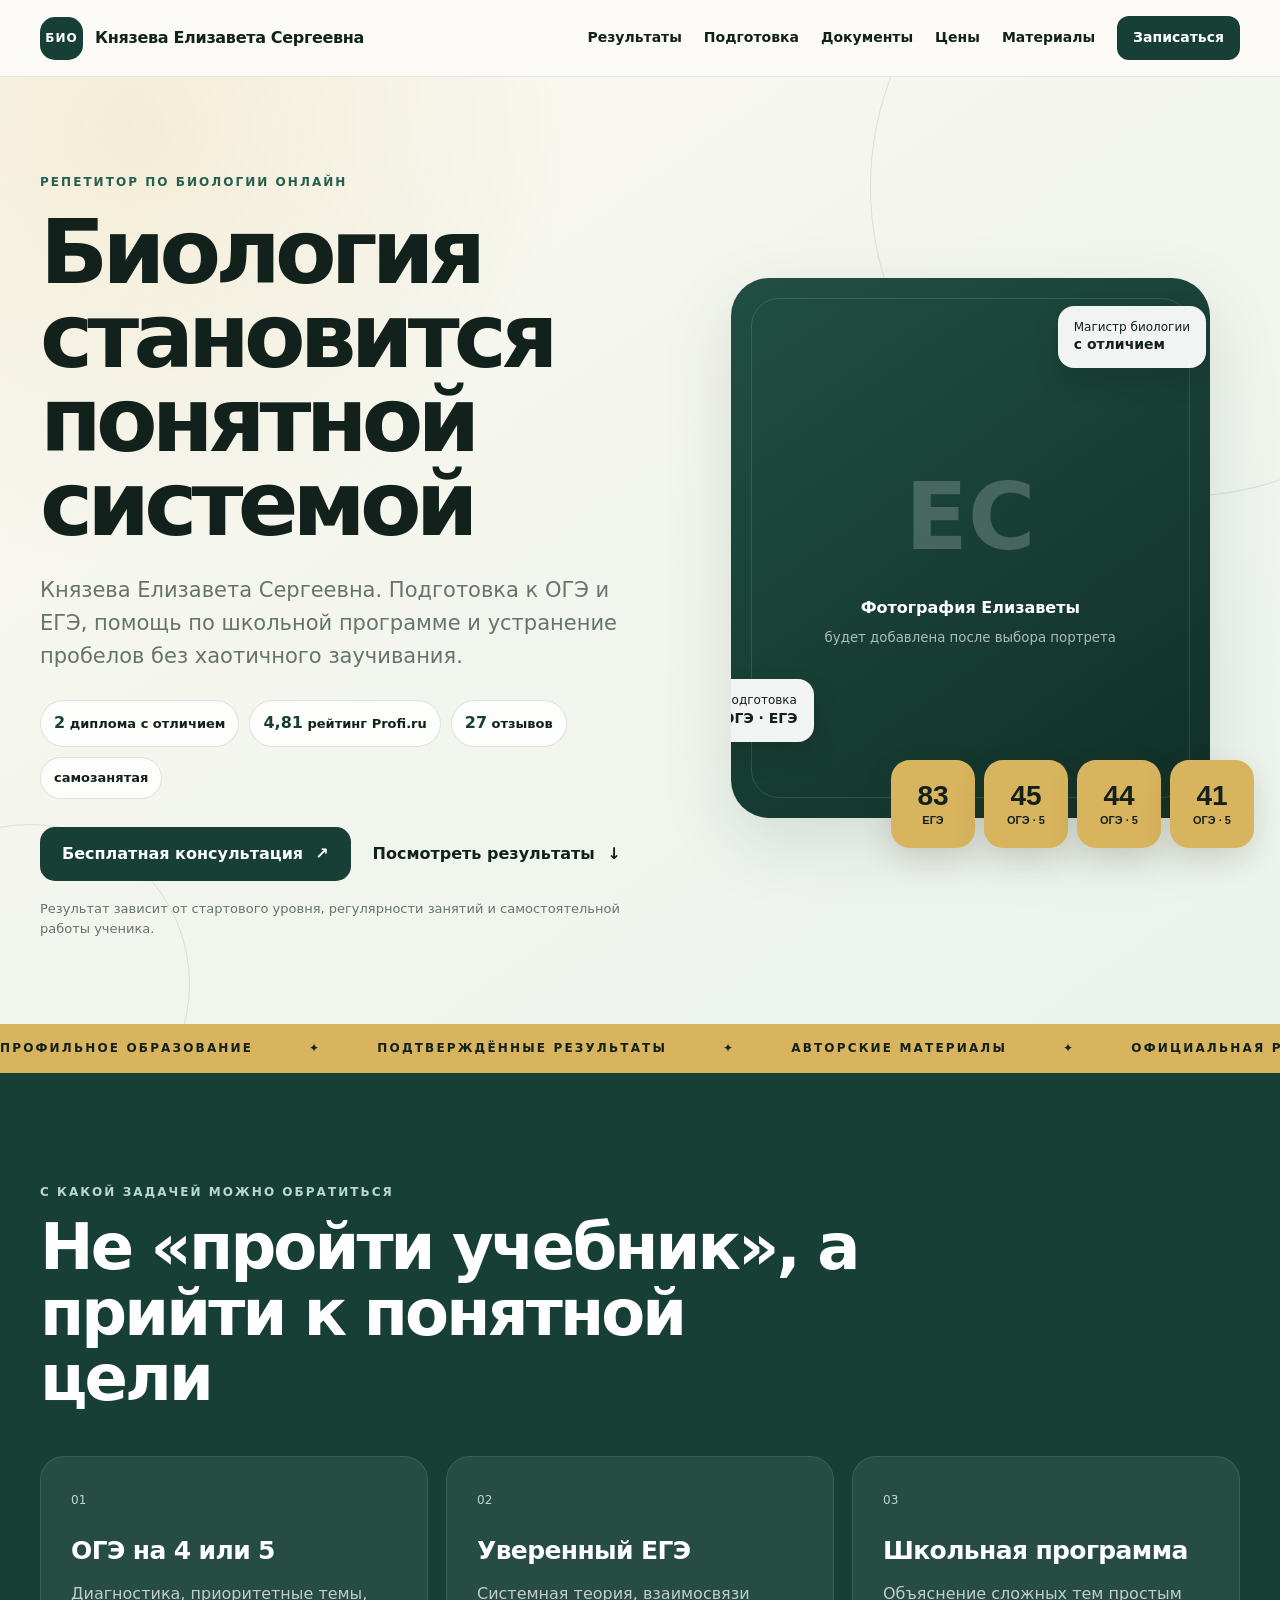
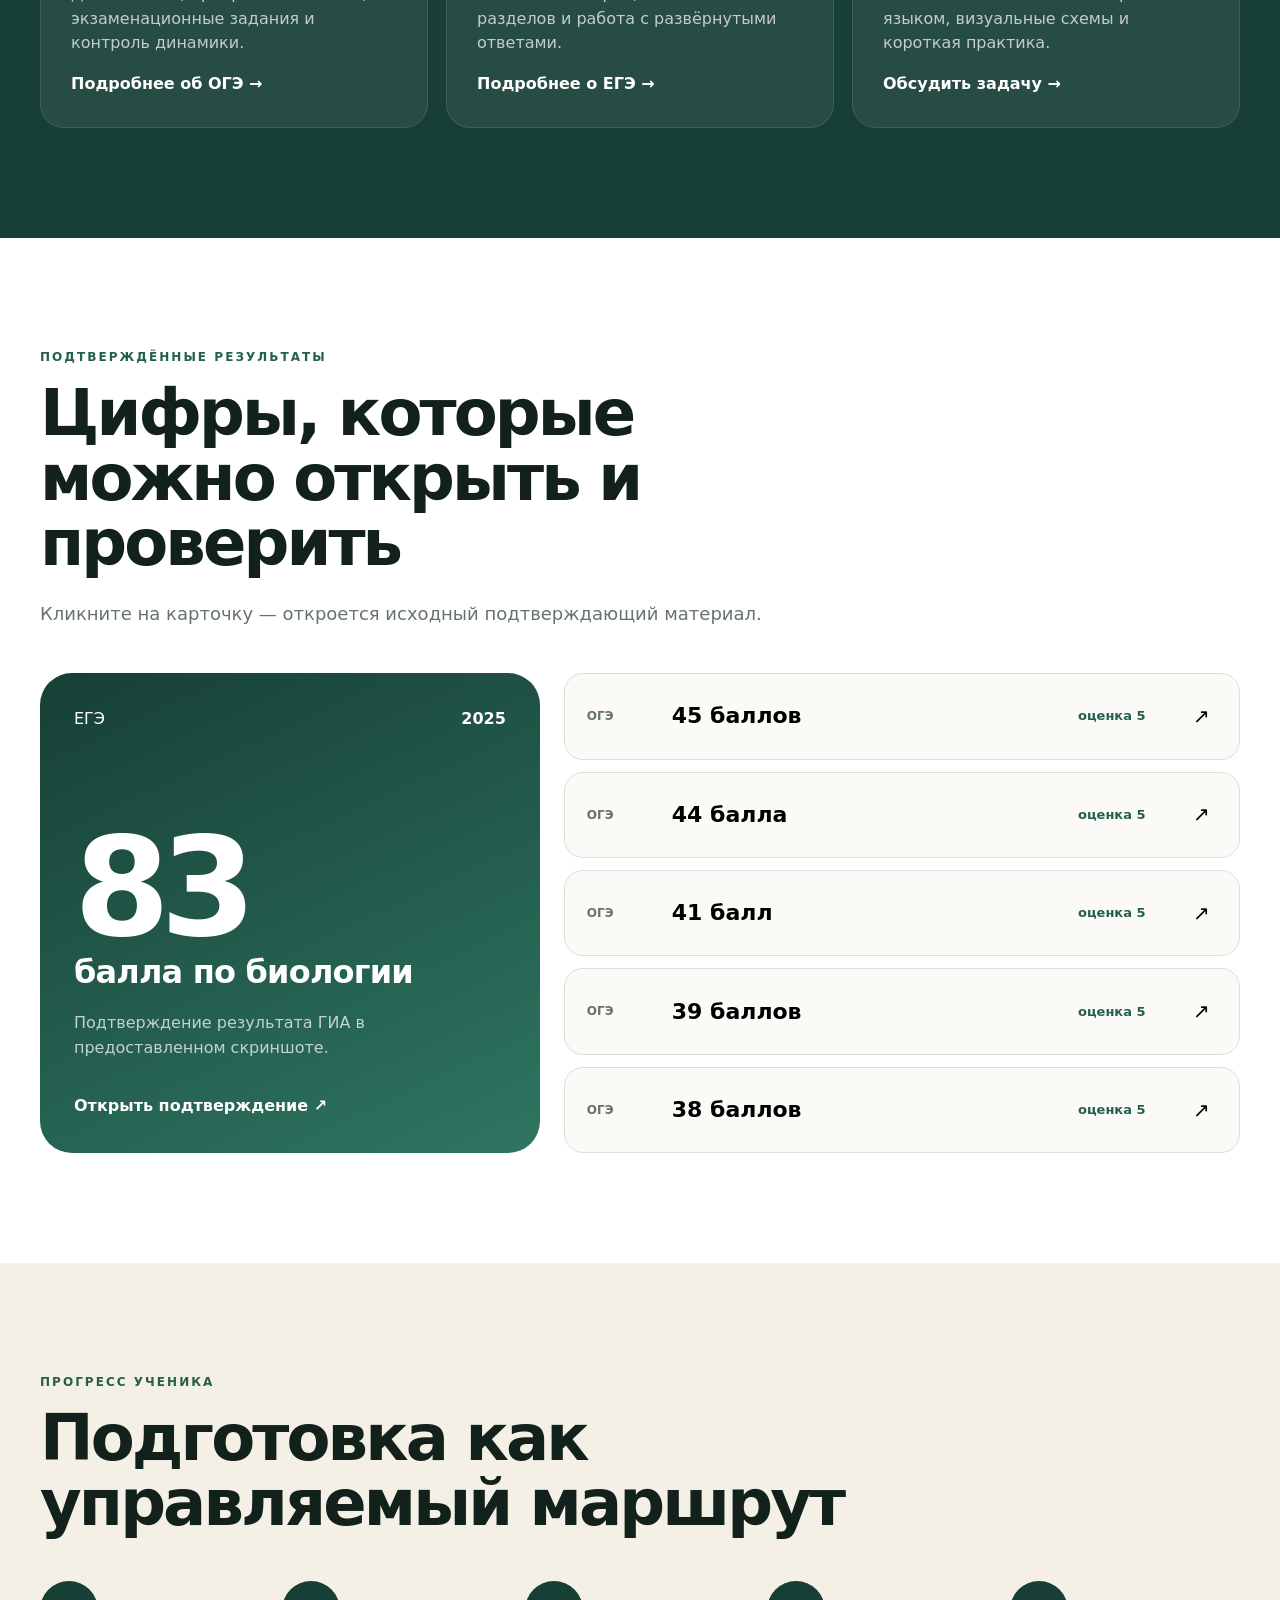
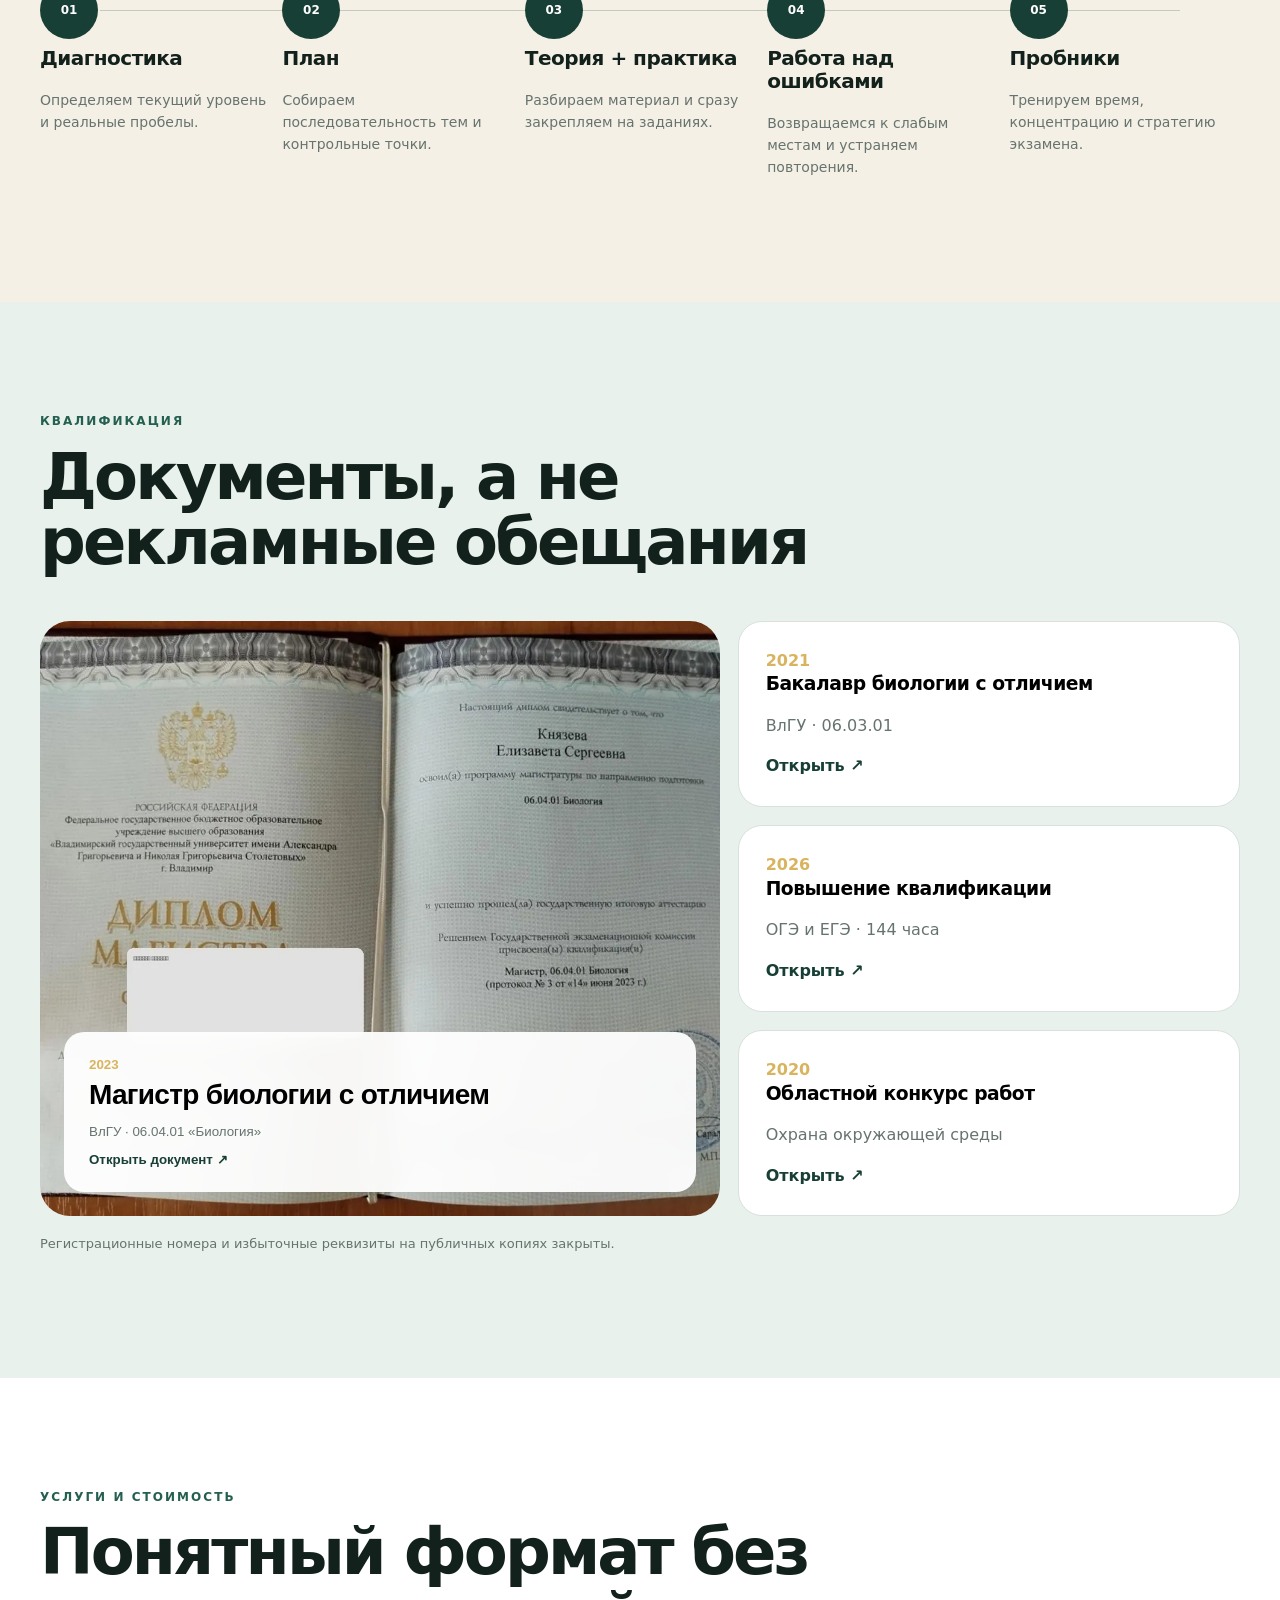
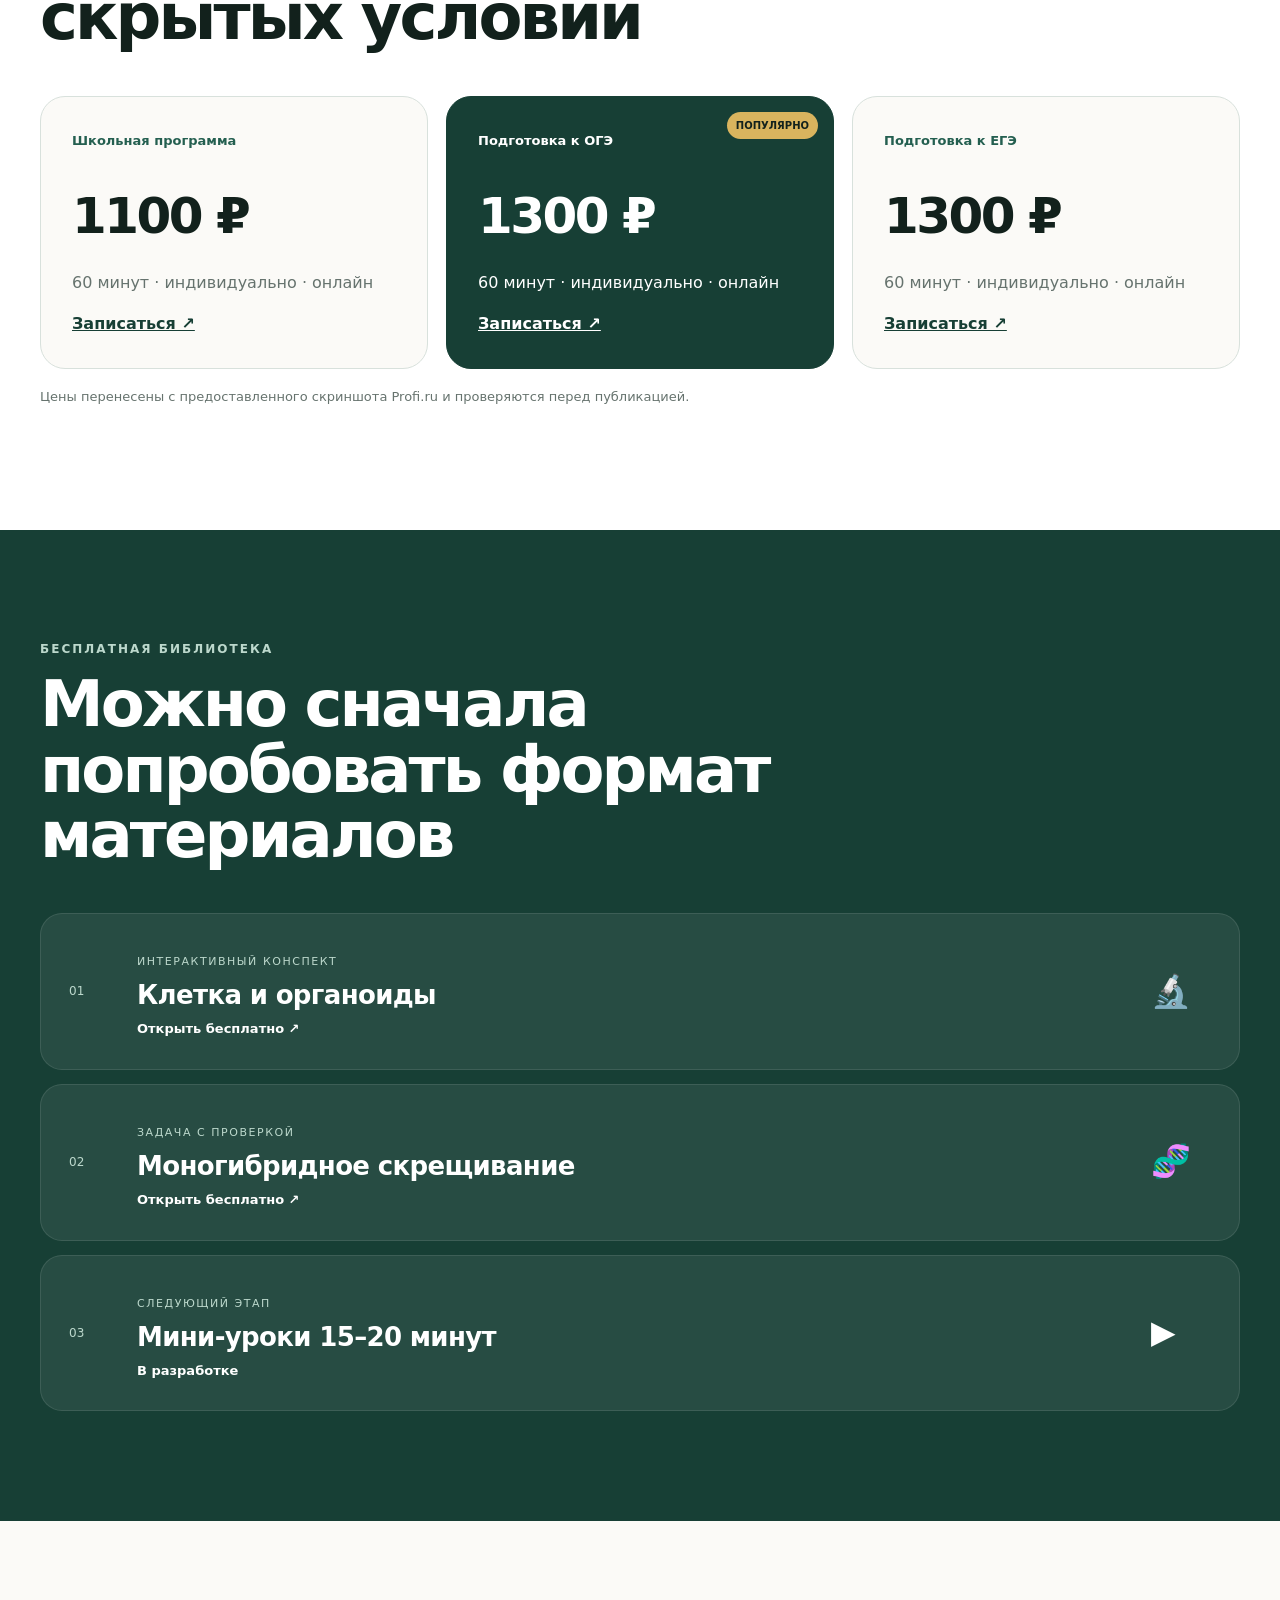
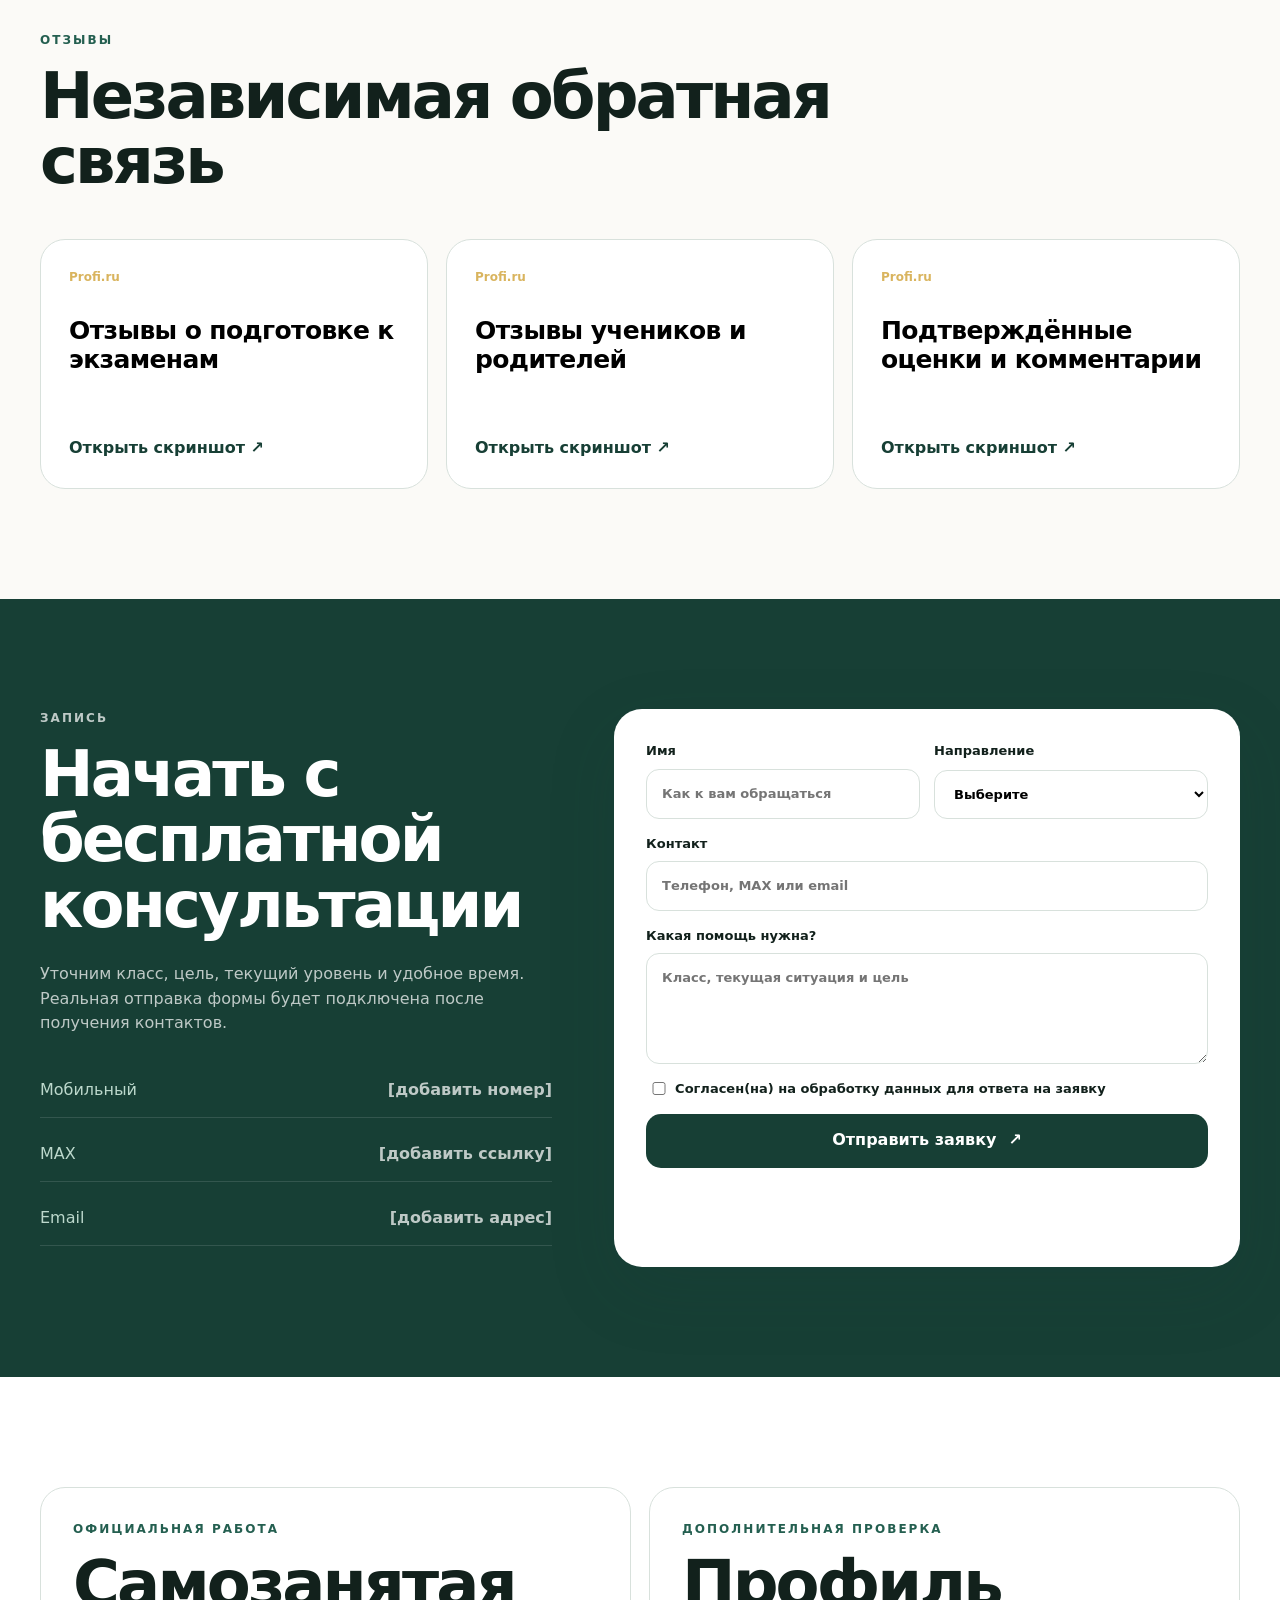
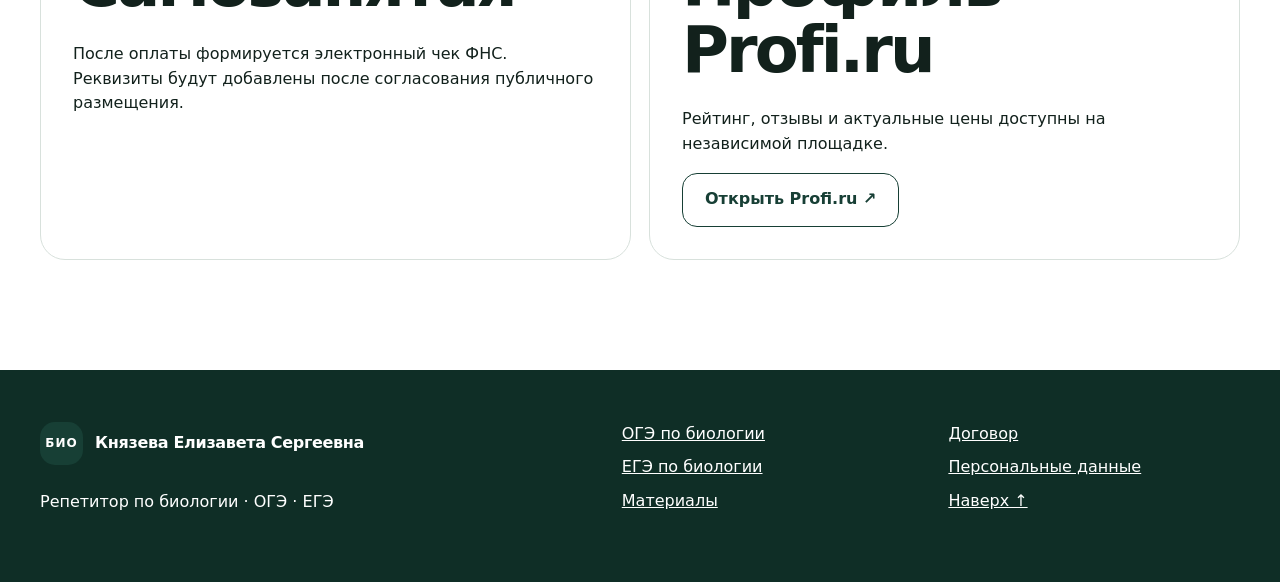
==== index.html @ 6acff488 "Add files via upload" ====
<!doctype html>
<html lang="ru">
<head>
  <meta charset="utf-8">
  <meta name="viewport" content="width=device-width,initial-scale=1">
  <title>Князева Елизавета Сергеевна — репетитор по биологии | ОГЭ и ЕГЭ</title>
  <meta name="description" content="Подготовка к ОГЭ и ЕГЭ по биологии, помощь по школьной программе, подтверждённые результаты, профильное образование и бесплатные интерактивные материалы.">
  <meta name="theme-color" content="#173f35">
  <meta property="og:type" content="website">
  <meta property="og:locale" content="ru_RU">
  <meta property="og:title" content="Князева Елизавета Сергеевна — репетитор по биологии">
  <meta property="og:description" content="ОГЭ, ЕГЭ и школьная биология: системная подготовка и подтверждённые результаты.">
  <meta property="og:image" content="assets/og-cover.webp">
  <meta property="og:url" content="https://example.ru/">
  <link rel="canonical" href="https://example.ru/">
  <link rel="icon" href="assets/favicon.svg" type="image/svg+xml">
  <link rel="manifest" href="site.webmanifest">
  <link rel="stylesheet" href="styles.css">
  <script type="application/ld+json">
  {
    "@context":"https://schema.org",
    "@type":"Person",
    "name":"Князева Елизавета Сергеевна",
    "jobTitle":"Репетитор по биологии",
    "knowsAbout":["Биология","ОГЭ по биологии","ЕГЭ по биологии"],
    "url":"https://example.ru/",
    "sameAs":["https://profi.ru/profile/KnyazevaES10/#prices"]
  }
  </script>
  <script defer src="script.js"></script>
</head>
<body>
<header class="header">
  <div class="container nav">
    <a class="brand" href="#top"><span class="brand-mark">БИО</span><span>Князева Елизавета Сергеевна</span></a>
    <button class="menu-button" aria-expanded="false" aria-controls="menu"><span></span><span></span><span></span><b>Меню</b></button>
    <nav id="menu">
      <a href="#results">Результаты</a>
      <a href="#progress">Подготовка</a>
      <a href="#credentials">Документы</a>
      <a href="#services">Цены</a>
      <a href="#materials">Материалы</a>
      <a class="nav-cta" href="#request">Записаться</a>
    </nav>
  </div>
</header>

<main id="top">
  <section class="hero">
    <div class="hero-orbit hero-orbit-one"></div>
    <div class="hero-orbit hero-orbit-two"></div>
    <div class="container hero-grid">
      <div class="hero-copy reveal">
        <p class="eyebrow">Репетитор по биологии онлайн</p>
        <h1>Биология становится понятной системой</h1>
        <p class="hero-lead">Князева Елизавета Сергеевна. Подготовка к ОГЭ и ЕГЭ, помощь по школьной программе и устранение пробелов без хаотичного заучивания.</p>

        <div class="trust-tags">
          <span><b>2</b> диплома с отличием</span>
          <span><b>4,81</b> рейтинг Profi.ru</span>
          <span><b>27</b> отзывов</span>
          <span>самозанятая</span>
        </div>

        <div class="actions">
          <a class="button magnetic" href="#request">Бесплатная консультация <i>↗</i></a>
          <a class="text-button" href="#results">Посмотреть результаты <i>↓</i></a>
        </div>
        <p class="disclaimer">Результат зависит от стартового уровня, регулярности занятий и самостоятельной работы ученика.</p>
      </div>

      <div class="hero-stage reveal">
        <div class="portrait-card">
          <div class="portrait-placeholder">
            <span>ЕС</span>
            <strong>Фотография Елизаветы</strong>
            <small>будет добавлена после выбора портрета</small>
          </div>
          <div class="portrait-badge portrait-badge-top">Магистр биологии<br><b>с отличием</b></div>
          <div class="portrait-badge portrait-badge-bottom">Подготовка<br><b>ОГЭ · ЕГЭ</b></div>
        </div>
        <div class="score-rail" aria-label="Подтверждённые результаты">
          <button data-modal-image="assets/result-ege-83.webp"><strong>83</strong><span>ЕГЭ</span></button>
          <button data-modal-image="assets/result-oge-45.webp"><strong>45</strong><span>ОГЭ · 5</span></button>
          <button data-modal-image="assets/result-oge-44.webp"><strong>44</strong><span>ОГЭ · 5</span></button>
          <button data-modal-image="assets/result-oge-41.webp"><strong>41</strong><span>ОГЭ · 5</span></button>
        </div>
      </div>
    </div>
  </section>

  <section class="ticker" aria-label="Основные преимущества">
    <div><span>ПРОФИЛЬНОЕ ОБРАЗОВАНИЕ</span><span>ПОДТВЕРЖДЁННЫЕ РЕЗУЛЬТАТЫ</span><span>АВТОРСКИЕ МАТЕРИАЛЫ</span><span>ОФИЦИАЛЬНАЯ РАБОТА</span></div>
  </section>

  <section class="pain section">
    <div class="container">
      <div class="section-head reveal">
        <p class="eyebrow light">С какой задачей можно обратиться</p>
        <h2>Не «пройти учебник», а прийти к понятной цели</h2>
      </div>
      <div class="pain-grid">
        <article class="reveal"><span>01</span><h3>ОГЭ на 4 или 5</h3><p>Диагностика, приоритетные темы, экзаменационные задания и контроль динамики.</p><a href="oge.html">Подробнее об ОГЭ →</a></article>
        <article class="reveal"><span>02</span><h3>Уверенный ЕГЭ</h3><p>Системная теория, взаимосвязи разделов и работа с развёрнутыми ответами.</p><a href="ege.html">Подробнее о ЕГЭ →</a></article>
        <article class="reveal"><span>03</span><h3>Школьная программа</h3><p>Объяснение сложных тем простым языком, визуальные схемы и короткая практика.</p><a href="#request">Обсудить задачу →</a></article>
      </div>
    </div>
  </section>

  <section id="results" class="section results">
    <div class="container">
      <div class="section-head reveal">
        <p class="eyebrow">Подтверждённые результаты</p>
        <h2>Цифры, которые можно открыть и проверить</h2>
        <p>Кликните на карточку — откроется исходный подтверждающий материал.</p>
      </div>

      <div class="results-layout">
        <article class="result-feature reveal">
          <div class="result-feature-top"><span>ЕГЭ</span><b>2025</b></div>
          <strong>83</strong>
          <h3>балла по биологии</h3>
          <p>Подтверждение результата ГИА в предоставленном скриншоте.</p>
          <button data-modal-image="assets/result-ege-83.webp">Открыть подтверждение ↗</button>
        </article>

        <div class="result-stack">
          <button class="result-row reveal" data-modal-image="assets/result-oge-45.webp"><span>ОГЭ</span><strong>45 баллов</strong><b>оценка 5</b><i>↗</i></button>
          <button class="result-row reveal" data-modal-image="assets/result-oge-44.webp"><span>ОГЭ</span><strong>44 балла</strong><b>оценка 5</b><i>↗</i></button>
          <button class="result-row reveal" data-modal-image="assets/result-oge-41.webp"><span>ОГЭ</span><strong>41 балл</strong><b>оценка 5</b><i>↗</i></button>
          <button class="result-row reveal" data-modal-image="assets/result-oge-39.webp"><span>ОГЭ</span><strong>39 баллов</strong><b>оценка 5</b><i>↗</i></button>
          <button class="result-row reveal" data-modal-image="assets/result-oge-38.webp"><span>ОГЭ</span><strong>38 баллов</strong><b>оценка 5</b><i>↗</i></button>
        </div>
      </div>
    </div>
  </section>

  <section id="progress" class="section progress">
    <div class="container">
      <div class="section-head reveal">
        <p class="eyebrow">Прогресс ученика</p>
        <h2>Подготовка как управляемый маршрут</h2>
      </div>
      <div class="progress-line">
        <article class="reveal"><span>01</span><h3>Диагностика</h3><p>Определяем текущий уровень и реальные пробелы.</p></article>
        <article class="reveal"><span>02</span><h3>План</h3><p>Собираем последовательность тем и контрольные точки.</p></article>
        <article class="reveal"><span>03</span><h3>Теория + практика</h3><p>Разбираем материал и сразу закрепляем на заданиях.</p></article>
        <article class="reveal"><span>04</span><h3>Работа над ошибками</h3><p>Возвращаемся к слабым местам и устраняем повторения.</p></article>
        <article class="reveal"><span>05</span><h3>Пробники</h3><p>Тренируем время, концентрацию и стратегию экзамена.</p></article>
      </div>
    </div>
  </section>

  <section id="credentials" class="section credentials">
    <div class="container">
      <div class="section-head reveal">
        <p class="eyebrow">Квалификация</p>
        <h2>Документы, а не рекламные обещания</h2>
      </div>
      <div class="credential-showcase">
        <button class="credential-main reveal" data-modal-image="assets/diploma-master.webp">
          <picture><source srcset="assets/diploma-master.webp" type="image/webp"><img loading="lazy" src="assets/diploma-master.jpg" alt="Диплом магистра биологии с отличием"></picture>
          <div><span>2023</span><h3>Магистр биологии с отличием</h3><p>ВлГУ · 06.04.01 «Биология»</p><b>Открыть документ ↗</b></div>
        </button>
        <div class="credential-side">
          <button class="credential-small reveal" data-modal-image="assets/diploma-bachelor.webp"><span>2021</span><h3>Бакалавр биологии с отличием</h3><p>ВлГУ · 06.03.01</p><b>Открыть ↗</b></button>
          <button class="credential-small reveal" data-modal-image="assets/certificate-exams.webp"><span>2026</span><h3>Повышение квалификации</h3><p>ОГЭ и ЕГЭ · 144 часа</p><b>Открыть ↗</b></button>
          <button class="credential-small reveal" data-modal-image="assets/award-environment.webp"><span>2020</span><h3>Областной конкурс работ</h3><p>Охрана окружающей среды</p><b>Открыть ↗</b></button>
        </div>
      </div>
      <p class="privacy-note">Регистрационные номера и избыточные реквизиты на публичных копиях закрыты.</p>
    </div>
  </section>

  <section id="services" class="section services">
    <div class="container">
      <div class="section-head reveal">
        <p class="eyebrow">Услуги и стоимость</p>
        <h2>Понятный формат без скрытых условий</h2>
      </div>
      <div class="price-grid">
        <article class="price-card reveal"><span>Школьная программа</span><strong>1100 ₽</strong><p>60 минут · индивидуально · онлайн</p><a href="#request">Записаться ↗</a></article>
        <article class="price-card featured reveal"><div class="popular">ПОПУЛЯРНО</div><span>Подготовка к ОГЭ</span><strong>1300 ₽</strong><p>60 минут · индивидуально · онлайн</p><a href="#request">Записаться ↗</a></article>
        <article class="price-card reveal"><span>Подготовка к ЕГЭ</span><strong>1300 ₽</strong><p>60 минут · индивидуально · онлайн</p><a href="#request">Записаться ↗</a></article>
      </div>
      <p class="small-note">Цены перенесены с предоставленного скриншота Profi.ru и проверяются перед публикацией.</p>
    </div>
  </section>

  <section id="materials" class="section materials">
    <div class="container">
      <div class="section-head reveal">
        <p class="eyebrow">Бесплатная библиотека</p>
        <h2>Можно сначала попробовать формат материалов</h2>
      </div>
      <div class="materials-grid">
        <a class="material-card reveal" href="materials/cell.html"><span>01</span><div><p>ИНТЕРАКТИВНЫЙ КОНСПЕКТ</p><h3>Клетка и органоиды</h3><b>Открыть бесплатно ↗</b></div><i>🔬</i></a>
        <a class="material-card reveal" href="materials/genetics.html"><span>02</span><div><p>ЗАДАЧА С ПРОВЕРКОЙ</p><h3>Моногибридное скрещивание</h3><b>Открыть бесплатно ↗</b></div><i>🧬</i></a>
        <article class="material-card disabled reveal"><span>03</span><div><p>СЛЕДУЮЩИЙ ЭТАП</p><h3>Мини-уроки 15–20 минут</h3><b>В разработке</b></div><i>▶</i></article>
      </div>
    </div>
  </section>

  <section class="section reviews">
    <div class="container">
      <div class="section-head reveal">
        <p class="eyebrow">Отзывы</p>
        <h2>Независимая обратная связь</h2>
      </div>
      <div class="review-wall">
        <button class="review-card reveal" data-modal-image="assets/review-profi-1.webp"><span>Profi.ru</span><h3>Отзывы о подготовке к экзаменам</h3><b>Открыть скриншот ↗</b></button>
        <button class="review-card reveal" data-modal-image="assets/review-profi-2.webp"><span>Profi.ru</span><h3>Отзывы учеников и родителей</h3><b>Открыть скриншот ↗</b></button>
        <button class="review-card reveal" data-modal-image="assets/review-profi-3.webp"><span>Profi.ru</span><h3>Подтверждённые оценки и комментарии</h3><b>Открыть скриншот ↗</b></button>
      </div>
    </div>
  </section>

  <section id="request" class="section request">
    <div class="container request-grid">
      <div class="request-copy reveal">
        <p class="eyebrow light">Запись</p>
        <h2>Начать с бесплатной консультации</h2>
        <p>Уточним класс, цель, текущий уровень и удобное время. Реальная отправка формы будет подключена после получения контактов.</p>
        <div class="contact-list">
          <p><span>Мобильный</span><strong>[добавить номер]</strong></p>
          <p><span>MAX</span><strong>[добавить ссылку]</strong></p>
          <p><span>Email</span><strong>[добавить адрес]</strong></p>
        </div>
      </div>
      <form id="lead-form" class="reveal">
        <div class="field-row">
          <label>Имя<input name="name" required minlength="2" placeholder="Как к вам обращаться"></label>
          <label>Направление<select name="direction" required><option value="">Выберите</option><option>ОГЭ</option><option>ЕГЭ</option><option>Школьная программа</option></select></label>
        </div>
        <label>Контакт<input name="contact" required minlength="5" placeholder="Телефон, MAX или email"></label>
        <label>Какая помощь нужна?<textarea name="message" rows="4" placeholder="Класс, текущая ситуация и цель"></textarea></label>
        <label class="check"><input type="checkbox" required><span>Согласен(на) на обработку данных для ответа на заявку</span></label>
        <button class="button" type="submit">Отправить заявку <i>↗</i></button>
        <p id="form-status" class="form-status" role="status"></p>
      </form>
    </div>
  </section>

  <section class="section official">
    <div class="container official-grid">
      <article class="reveal"><p class="eyebrow">Официальная работа</p><h2>Самозанятая</h2><p>После оплаты формируется электронный чек ФНС. Реквизиты будут добавлены после согласования публичного размещения.</p></article>
      <article class="reveal"><p class="eyebrow">Дополнительная проверка</p><h2>Профиль Profi.ru</h2><p>Рейтинг, отзывы и актуальные цены доступны на независимой площадке.</p><a class="button secondary" href="https://profi.ru/profile/KnyazevaES10/#prices" target="_blank" rel="noopener">Открыть Profi.ru ↗</a></article>
    </div>
  </section>
</main>

<footer>
  <div class="container footer-grid">
    <div><a class="brand footer-brand" href="#top"><span class="brand-mark">БИО</span><span>Князева Елизавета Сергеевна</span></a><p>Репетитор по биологии · ОГЭ · ЕГЭ</p></div>
    <div><a href="oge.html">ОГЭ по биологии</a><a href="ege.html">ЕГЭ по биологии</a><a href="#materials">Материалы</a></div>
    <div><a href="contract.html">Договор</a><a href="privacy.html">Персональные данные</a><a href="#top">Наверх ↑</a></div>
  </div>
</footer>

<div class="modal" id="image-modal" hidden>
  <button class="modal-close" aria-label="Закрыть">×</button>
  <img id="modal-image" alt="Подтверждающий материал">
</div>
</body>
</html>
---- styles.css ----
:root{--forest:#173f35;--forest-2:#245f50;--mint:#e8f1eb;--cream:#f5f0e5;--paper:#fbfaf7;--ink:#12211c;--muted:#66736e;--gold:#d9b45e;--line:#d8e1dc;--white:#fff;--radius:28px;--shadow:0 24px 70px rgba(23,63,53,.13);--ease:cubic-bezier(.22,1,.36,1)}
*{box-sizing:border-box}html{scroll-behavior:smooth}body{margin:0;background:var(--paper);color:var(--ink);font-family:Inter,Manrope,system-ui,-apple-system,"Segoe UI",sans-serif;line-height:1.55;overflow-x:hidden}.container{width:min(1200px,calc(100% - 36px));margin:auto}.header{position:sticky;top:0;z-index:50;background:rgba(251,250,247,.82);border-bottom:1px solid rgba(216,225,220,.72);backdrop-filter:blur(18px)}.nav{min-height:76px;display:flex;justify-content:space-between;align-items:center;gap:24px}.brand{display:flex;align-items:center;gap:12px;color:var(--ink);text-decoration:none;font-weight:850;letter-spacing:-.02em}.brand-mark{display:grid;place-items:center;width:43px;height:43px;border-radius:15px;background:var(--forest);color:#fff;font-size:12px;letter-spacing:.08em}.nav nav{display:flex;align-items:center;gap:22px}.nav nav a{color:var(--ink);text-decoration:none;font-size:14px;font-weight:700;position:relative}.nav nav a:not(.nav-cta)::after{content:"";position:absolute;left:0;right:100%;bottom:-7px;height:2px;background:var(--forest);transition:right .35s var(--ease)}.nav nav a:hover::after{right:0}.nav-cta{padding:11px 16px;border-radius:12px;background:var(--forest);color:#fff!important}.menu-button{display:none;background:none;border:0}.hero{position:relative;padding:96px 0 72px;min-height:760px;display:grid;align-items:center;background:radial-gradient(circle at 10% 5%,rgba(217,180,94,.16),transparent 30%),linear-gradient(145deg,#fbf8ef,#eaf3ed);overflow:hidden}.hero-orbit{position:absolute;border:1px solid rgba(23,63,53,.12);border-radius:50%;pointer-events:none}.hero-orbit-one{width:620px;height:620px;right:-210px;top:-200px}.hero-orbit-two{width:320px;height:320px;left:-130px;bottom:-120px}.hero-grid{display:grid;grid-template-columns:1.1fr .9fr;gap:68px;align-items:center}.eyebrow{margin:0;text-transform:uppercase;letter-spacing:.17em;font-size:12px;font-weight:900;color:var(--forest-2)}.light{color:#bcd8cc}h1,h2,h3{margin-top:0}h1{font-size:clamp(56px,7vw,94px);line-height:.94;letter-spacing:-.065em;margin:18px 0 28px;max-width:820px}h2{font-size:clamp(40px,5vw,64px);line-height:1.02;letter-spacing:-.045em;margin:14px 0 24px}h3{line-height:1.15;letter-spacing:-.025em}.hero-lead{font-size:21px;color:var(--muted);max-width:750px}.trust-tags{display:flex;flex-wrap:wrap;gap:10px;margin:28px 0}.trust-tags span{padding:10px 13px;border-radius:999px;background:rgba(255,255,255,.8);border:1px solid rgba(216,225,220,.9);font-size:13px;font-weight:700}.trust-tags b{color:var(--forest);font-size:16px}.actions{display:flex;align-items:center;gap:22px;flex-wrap:wrap}.button{display:inline-flex;align-items:center;justify-content:center;gap:12px;min-height:54px;padding:0 22px;border:0;border-radius:15px;background:var(--forest);color:#fff;text-decoration:none;font:inherit;font-weight:850;cursor:pointer;transition:transform .25s var(--ease),box-shadow .25s var(--ease)}.button:hover{transform:translateY(-3px);box-shadow:0 16px 35px rgba(23,63,53,.22)}.button i{font-style:normal}.secondary{background:transparent;color:var(--forest);border:1px solid var(--forest)}.text-button{color:var(--ink);text-decoration:none;font-weight:850}.text-button i{font-style:normal;margin-left:7px}.disclaimer,.small-note,.privacy-note{font-size:13px;color:var(--muted);margin-top:18px}.hero-stage{position:relative;min-height:570px}.portrait-card{position:absolute;inset:0 30px 30px 0;border-radius:38px;background:linear-gradient(145deg,#214f43,#102f27);box-shadow:var(--shadow);overflow:hidden}.portrait-card::after{content:"";position:absolute;inset:20px;border:1px solid rgba(255,255,255,.12);border-radius:28px}.portrait-placeholder{position:absolute;inset:0;display:grid;place-content:center;text-align:center;color:#fff;gap:7px}.portrait-placeholder span{font-size:92px;font-weight:900;opacity:.2}.portrait-placeholder small{opacity:.65}.portrait-badge{position:absolute;z-index:2;background:rgba(255,255,255,.94);padding:14px 16px;border-radius:16px;box-shadow:0 12px 28px rgba(0,0,0,.14);font-size:12px;line-height:1.3}.portrait-badge b{font-size:14px}.portrait-badge-top{top:28px;right:4px}.portrait-badge-bottom{left:-24px;bottom:76px}.score-rail{position:absolute;right:-14px;bottom:0;display:flex;gap:9px;z-index:3}.score-rail button{width:84px;height:88px;border:0;border-radius:19px;background:var(--gold);color:var(--ink);cursor:pointer;box-shadow:0 12px 30px rgba(64,47,12,.15);transition:transform .25s var(--ease)}.score-rail button:hover{transform:translateY(-6px)}.score-rail strong{display:block;font-size:28px}.score-rail span{font-size:11px;font-weight:800}.ticker{overflow:hidden;background:var(--gold);padding:15px 0}.ticker div{display:flex;gap:56px;width:max-content;animation:ticker 24s linear infinite}.ticker span{font-size:12px;font-weight:900;letter-spacing:.18em;white-space:nowrap}.ticker span::after{content:"✦";margin-left:56px}@keyframes ticker{to{transform:translateX(-50%)}}.section{padding:110px 0}.section-head{max-width:830px;margin-bottom:45px}.section-head>p:last-child{color:var(--muted);font-size:18px}.pain{background:var(--forest);color:#fff}.pain-grid{display:grid;grid-template-columns:repeat(3,1fr);gap:18px}.pain-grid article{position:relative;padding:30px;border-radius:24px;background:rgba(255,255,255,.07);border:1px solid rgba(255,255,255,.1);transition:transform .35s var(--ease),background .35s var(--ease)}.pain-grid article:hover{transform:translateY(-8px);background:rgba(255,255,255,.11)}.pain-grid article>span{font-size:12px;color:#bcd8cc}.pain-grid article h3{font-size:25px;margin:25px 0 12px}.pain-grid article p{color:rgba(255,255,255,.72)}.pain-grid article a{color:#fff;font-weight:800;text-decoration:none}.results{background:#fff}.results-layout{display:grid;grid-template-columns:.85fr 1.15fr;gap:24px}.result-feature{min-height:480px;border-radius:32px;padding:34px;background:linear-gradient(155deg,var(--forest),#2e7661);color:#fff;display:flex;flex-direction:column}.result-feature-top{display:flex;justify-content:space-between}.result-feature>strong{font-size:138px;line-height:.9;margin-top:auto;letter-spacing:-.07em}.result-feature h3{font-size:32px;margin:4px 0}.result-feature p{color:rgba(255,255,255,.72)}.result-feature button{align-self:flex-start;margin-top:18px;background:transparent;color:#fff;border:0;padding:0;font:inherit;font-weight:850;cursor:pointer}.result-stack{display:grid;gap:12px}.result-row{display:grid;grid-template-columns:70px 1fr 100px 24px;align-items:center;gap:15px;width:100%;padding:22px;border-radius:19px;border:1px solid var(--line);background:var(--paper);text-align:left;font:inherit;cursor:pointer;transition:transform .3s var(--ease),border-color .3s}.result-row:hover{transform:translateX(8px);border-color:var(--forest)}.result-row span{font-size:12px;color:var(--muted);font-weight:900}.result-row strong{font-size:22px}.result-row b{font-size:13px;color:var(--forest-2)}.result-row i{font-style:normal;font-size:20px}.progress{background:var(--cream)}.progress-line{position:relative;display:grid;grid-template-columns:repeat(5,1fr);gap:12px}.progress-line::before{content:"";position:absolute;left:5%;right:5%;top:29px;height:1px;background:rgba(23,63,53,.22)}.progress-line article{position:relative;padding-top:66px}.progress-line article>span{position:absolute;top:0;left:0;display:grid;place-items:center;width:58px;height:58px;border-radius:50%;background:var(--forest);color:#fff;font-size:12px;font-weight:900;z-index:2}.progress-line h3{font-size:20px}.progress-line p{color:var(--muted);font-size:14px}.credentials{background:var(--mint)}.credential-showcase{display:grid;grid-template-columns:1.15fr .85fr;gap:18px}.credential-main{position:relative;min-height:550px;border:0;border-radius:30px;overflow:hidden;background:#fff;text-align:left;cursor:pointer;padding:0}.credential-main picture,.credential-main img{width:100%;height:100%;object-fit:cover}.credential-main>div{position:absolute;left:24px;right:24px;bottom:24px;padding:25px;border-radius:20px;background:rgba(255,255,255,.94);backdrop-filter:blur(8px)}.credential-main span,.credential-small span{color:var(--gold);font-weight:900}.credential-main h3{font-size:28px;margin:7px 0}.credential-main p,.credential-small p{color:var(--muted)}.credential-main b,.credential-small b{color:var(--forest)}.credential-side{display:grid;gap:18px}.credential-small{border:1px solid var(--line);border-radius:24px;background:#fff;padding:27px;text-align:left;font:inherit;cursor:pointer;transition:transform .3s var(--ease)}.credential-small:hover{transform:translateY(-6px)}.services{background:#fff}.price-grid{display:grid;grid-template-columns:repeat(3,1fr);gap:18px}.price-card{position:relative;padding:31px;border-radius:25px;border:1px solid var(--line);background:var(--paper)}.price-card>span{font-size:13px;font-weight:850;color:var(--forest-2)}.price-card strong{display:block;margin:25px 0 2px;font-size:50px;letter-spacing:-.05em}.price-card p{color:var(--muted)}.price-card a{color:var(--forest);font-weight:900}.price-card.featured{background:var(--forest);color:#fff;border-color:var(--forest);transform:translateY(-10px)}.price-card.featured>span,.price-card.featured p,.price-card.featured a{color:#fff}.popular{position:absolute;top:15px;right:15px;padding:6px 9px;border-radius:999px;background:var(--gold);color:var(--ink);font-size:10px;font-weight:900}.materials{background:var(--forest);color:#fff}.materials .eyebrow{color:#bcd8cc}.materials-grid{display:grid;gap:14px}.material-card{display:grid;grid-template-columns:50px 1fr 60px;align-items:center;gap:18px;padding:28px;border-radius:22px;background:rgba(255,255,255,.07);border:1px solid rgba(255,255,255,.1);color:#fff;text-decoration:none;transition:transform .35s var(--ease),background .35s}.material-card:hover{transform:translateX(8px);background:rgba(255,255,255,.11)}.material-card>span{font-size:12px;color:#bcd8cc}.material-card p{font-size:11px;letter-spacing:.14em;color:#bcd8cc}.material-card h3{font-size:26px;margin:5px 0}.material-card b{font-size:13px}.material-card i{font-style:normal;font-size:32px}.material-card.disabled{opacity:.6}.reviews{background:var(--paper)}.review-wall{display:grid;grid-template-columns:repeat(3,1fr);gap:18px}.review-card{min-height:250px;border:1px solid var(--line);border-radius:25px;background:#fff;padding:28px;text-align:left;font:inherit;cursor:pointer;display:flex;flex-direction:column;transition:transform .35s var(--ease)}.review-card:hover{transform:rotate(-1deg) translateY(-6px)}.review-card span{font-size:12px;font-weight:900;color:var(--gold)}.review-card h3{font-size:25px;margin:30px 0}.review-card b{margin-top:auto;color:var(--forest)}.request{background:var(--forest);color:#fff}.request-grid{display:grid;grid-template-columns:.9fr 1.1fr;gap:62px;align-items:start}.request-copy p{color:rgba(255,255,255,.72)}.contact-list{display:grid;gap:10px;margin-top:28px}.contact-list p{display:flex;justify-content:space-between;gap:20px;margin:0;padding:14px 0;border-bottom:1px solid rgba(255,255,255,.12)}.contact-list span{color:#bcd8cc}.request form{padding:32px;border-radius:28px;background:#fff;color:var(--ink);box-shadow:var(--shadow);display:grid;gap:15px}.field-row{display:grid;grid-template-columns:1fr 1fr;gap:14px}label{display:grid;gap:7px;font-size:13px;font-weight:800}input,select,textarea{width:100%;padding:14px 15px;border:1px solid var(--line);border-radius:13px;background:#fff;font:inherit;outline:none;transition:border-color .2s,box-shadow .2s}input:focus,select:focus,textarea:focus{border-color:var(--forest-2);box-shadow:0 0 0 4px rgba(36,95,80,.1)}.check{grid-template-columns:22px 1fr;align-items:start}.check input{width:18px}.form-status{min-height:20px;color:var(--forest-2);font-weight:800}.official{background:#fff}.official-grid{display:grid;grid-template-columns:1fr 1fr;gap:18px}.official article{padding:32px;border-radius:25px;border:1px solid var(--line)}footer{padding:52px 0;background:#0f2e26;color:#fff}.footer-grid{display:grid;grid-template-columns:1.5fr .8fr .8fr;gap:35px}.footer-grid>div{display:grid;align-content:start;gap:9px}.footer-grid a{color:#fff}.footer-brand{color:#fff}.modal{position:fixed;inset:0;z-index:100;background:rgba(4,12,10,.92);display:grid;place-items:center;padding:28px}.modal[hidden]{display:none}.modal img{max-width:min(1200px,94vw);max-height:90vh;border-radius:15px;background:#fff;box-shadow:0 25px 80px rgba(0,0,0,.35)}.modal-close{position:fixed;top:18px;right:22px;width:48px;height:48px;border-radius:50%;border:0;background:#fff;font-size:30px;cursor:pointer}.reveal{opacity:0;transform:translateY(30px);transition:opacity .8s var(--ease),transform .8s var(--ease)}.reveal.visible{opacity:1;transform:none}
@media(prefers-reduced-motion:reduce){*{scroll-behavior:auto!important;animation:none!important;transition:none!important}.reveal{opacity:1;transform:none}}
@media(max-width:960px){.hero{min-height:auto}.hero-grid,.results-layout,.credential-showcase,.request-grid{grid-template-columns:1fr}.hero-stage{min-height:500px}.pain-grid,.price-grid,.review-wall{grid-template-columns:1fr}.progress-line{grid-template-columns:repeat(2,1fr)}.progress-line::before{display:none}.credential-main{min-height:500px}.price-card.featured{transform:none}.official-grid{grid-template-columns:1fr}.footer-grid{grid-template-columns:1fr}}
@media(max-width:720px){.container{width:min(100% - 24px,1200px)}.nav{min-height:68px}.brand span:last-child{display:none}.menu-button{display:flex;align-items:center;gap:4px;padding:10px}.menu-button span{display:block;width:17px;height:2px;background:var(--ink)}.menu-button b{font-size:12px;margin-left:4px}.nav nav{display:none;position:absolute;left:12px;right:12px;top:64px;padding:18px;border-radius:18px;background:#fff;box-shadow:var(--shadow);flex-direction:column;align-items:stretch}.nav nav.open{display:flex}.hero,.section{padding:72px 0}.hero-grid{gap:42px}h1{font-size:53px}.hero-lead{font-size:18px}.hero-stage{min-height:420px}.portrait-card{inset:0 12px 38px 12px}.portrait-badge-top{right:0}.portrait-badge-bottom{left:0}.score-rail{left:4px;right:auto;overflow-x:auto;max-width:calc(100vw - 36px)}.score-rail button{flex:0 0 76px}.pain-grid{grid-template-columns:1fr}.result-feature{min-height:410px}.result-feature>strong{font-size:110px}.result-row{grid-template-columns:55px 1fr 24px}.result-row b{display:none}.progress-line{grid-template-columns:1fr}.progress-line article{padding:8px 0 8px 75px;min-height:72px}.progress-line article>span{left:0}.credential-main{min-height:420px}.field-row{grid-template-columns:1fr}.material-card{grid-template-columns:38px 1fr 42px}.material-card h3{font-size:21px}.modal{padding:10px}}
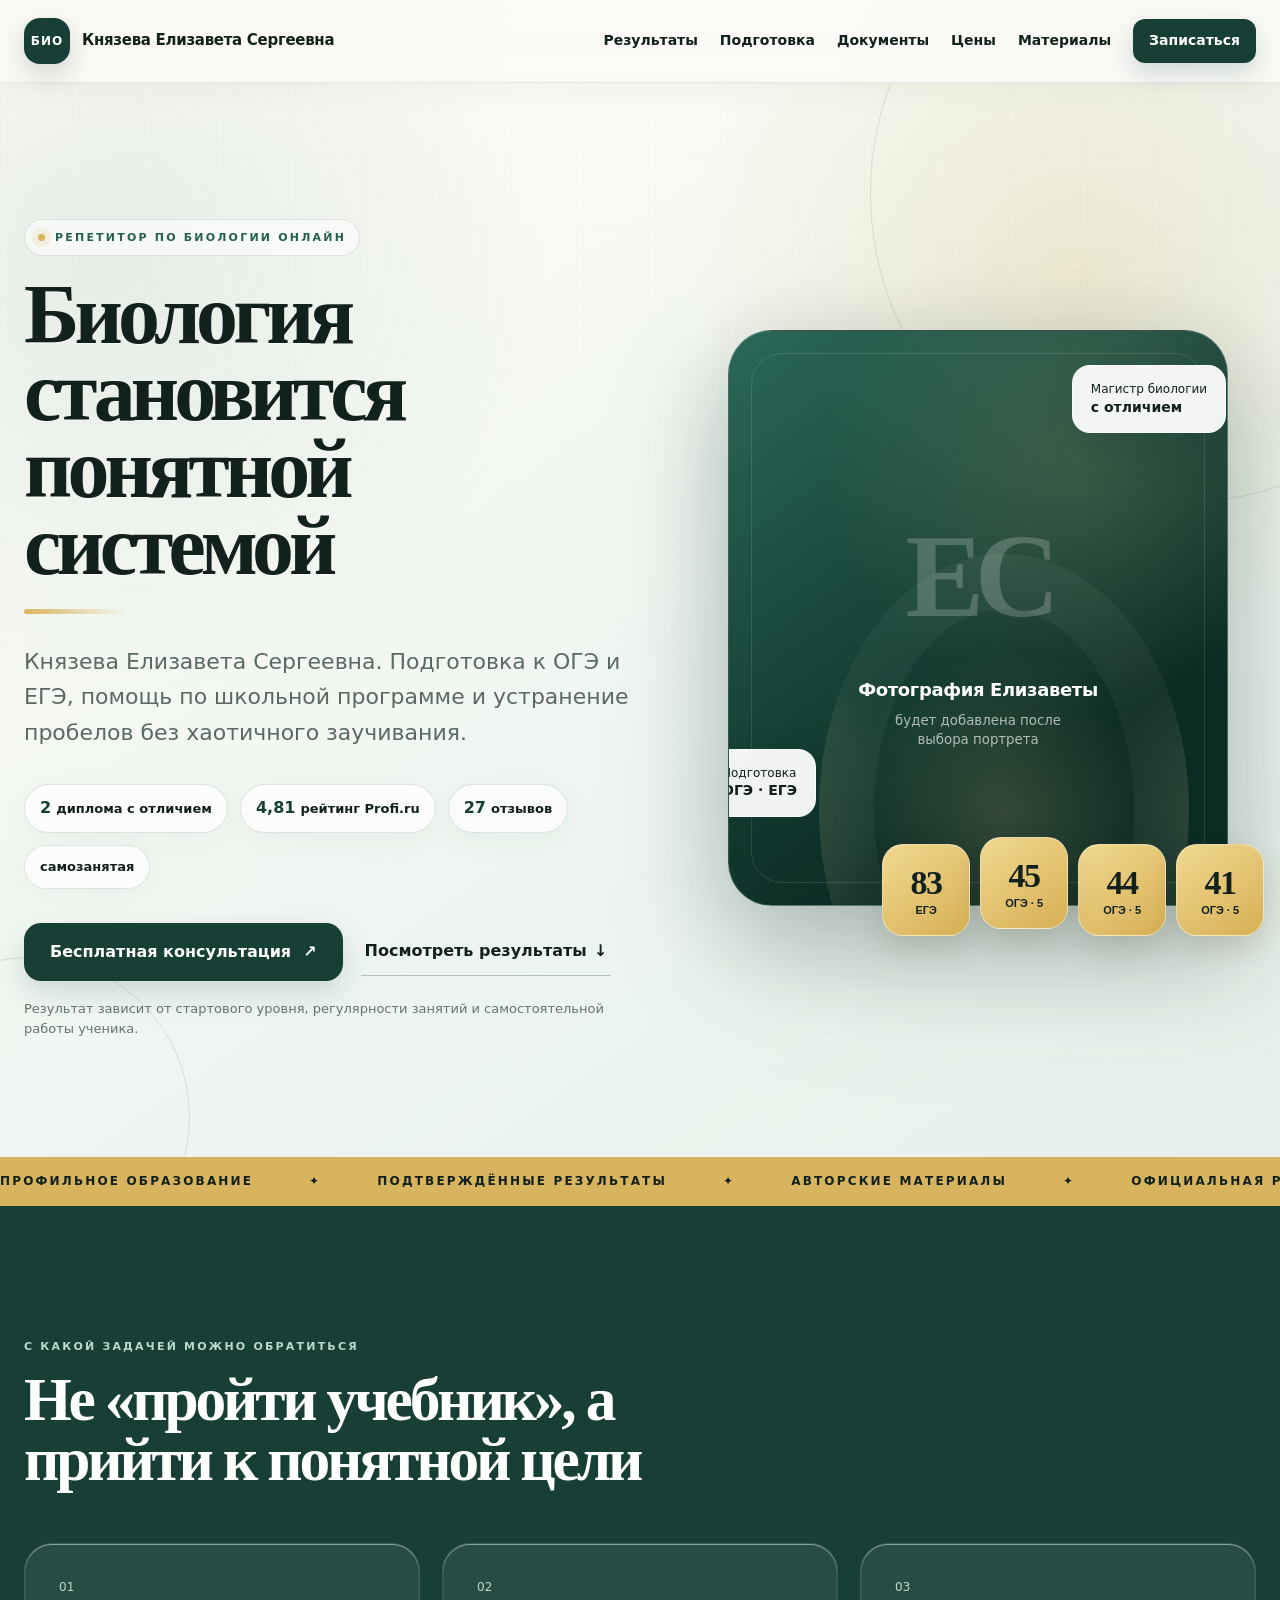
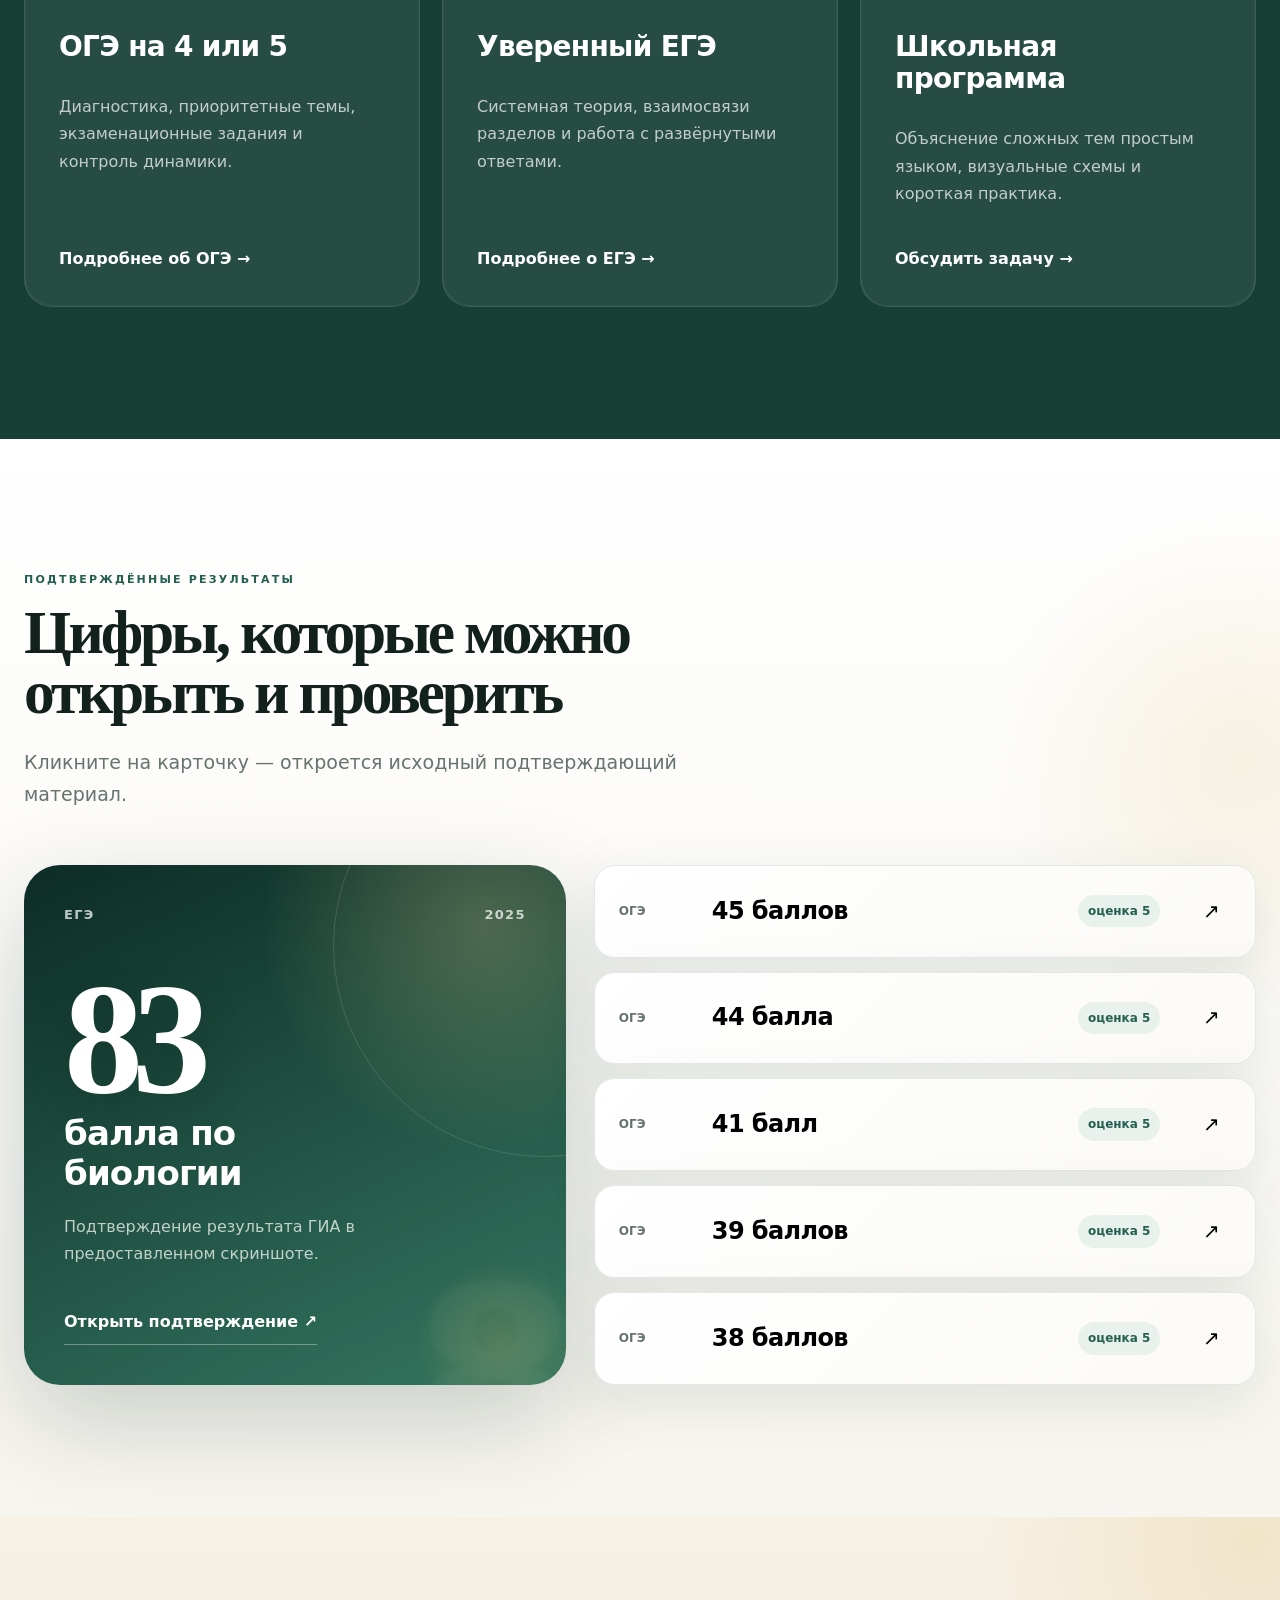
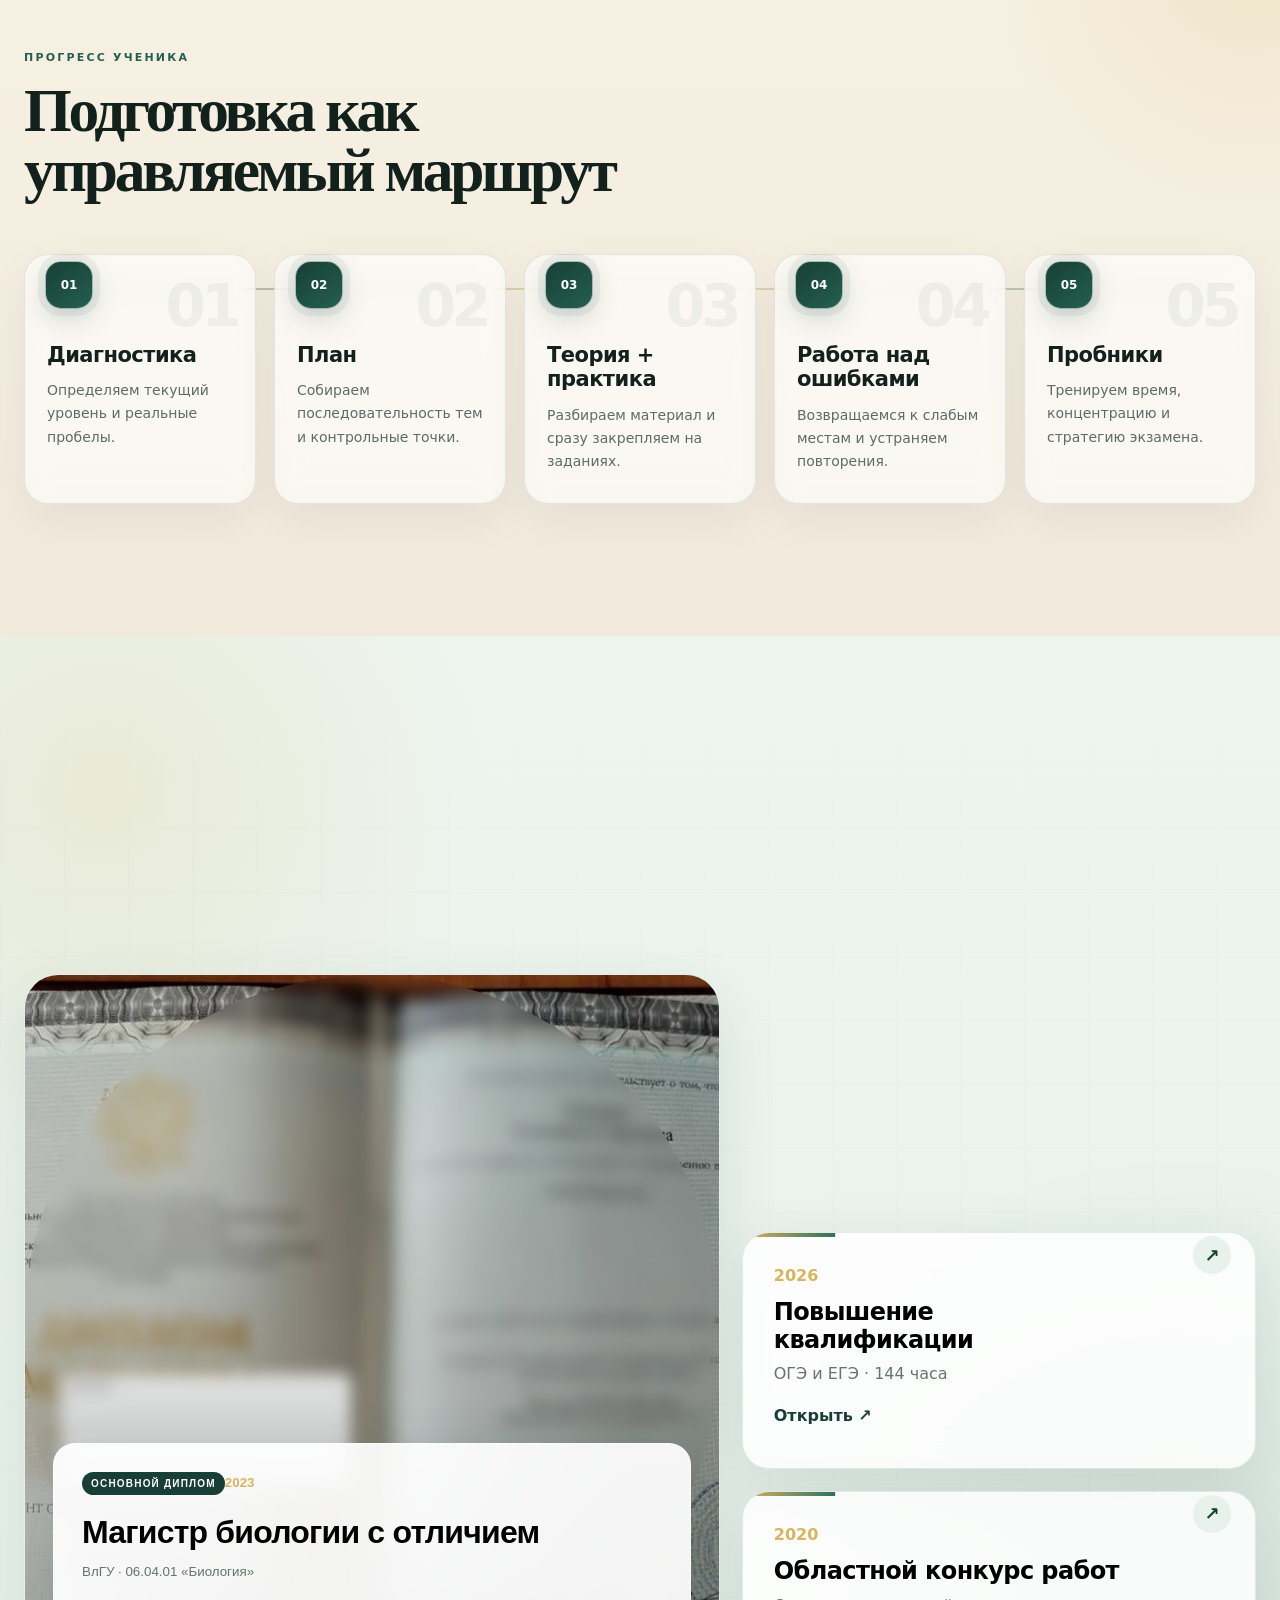
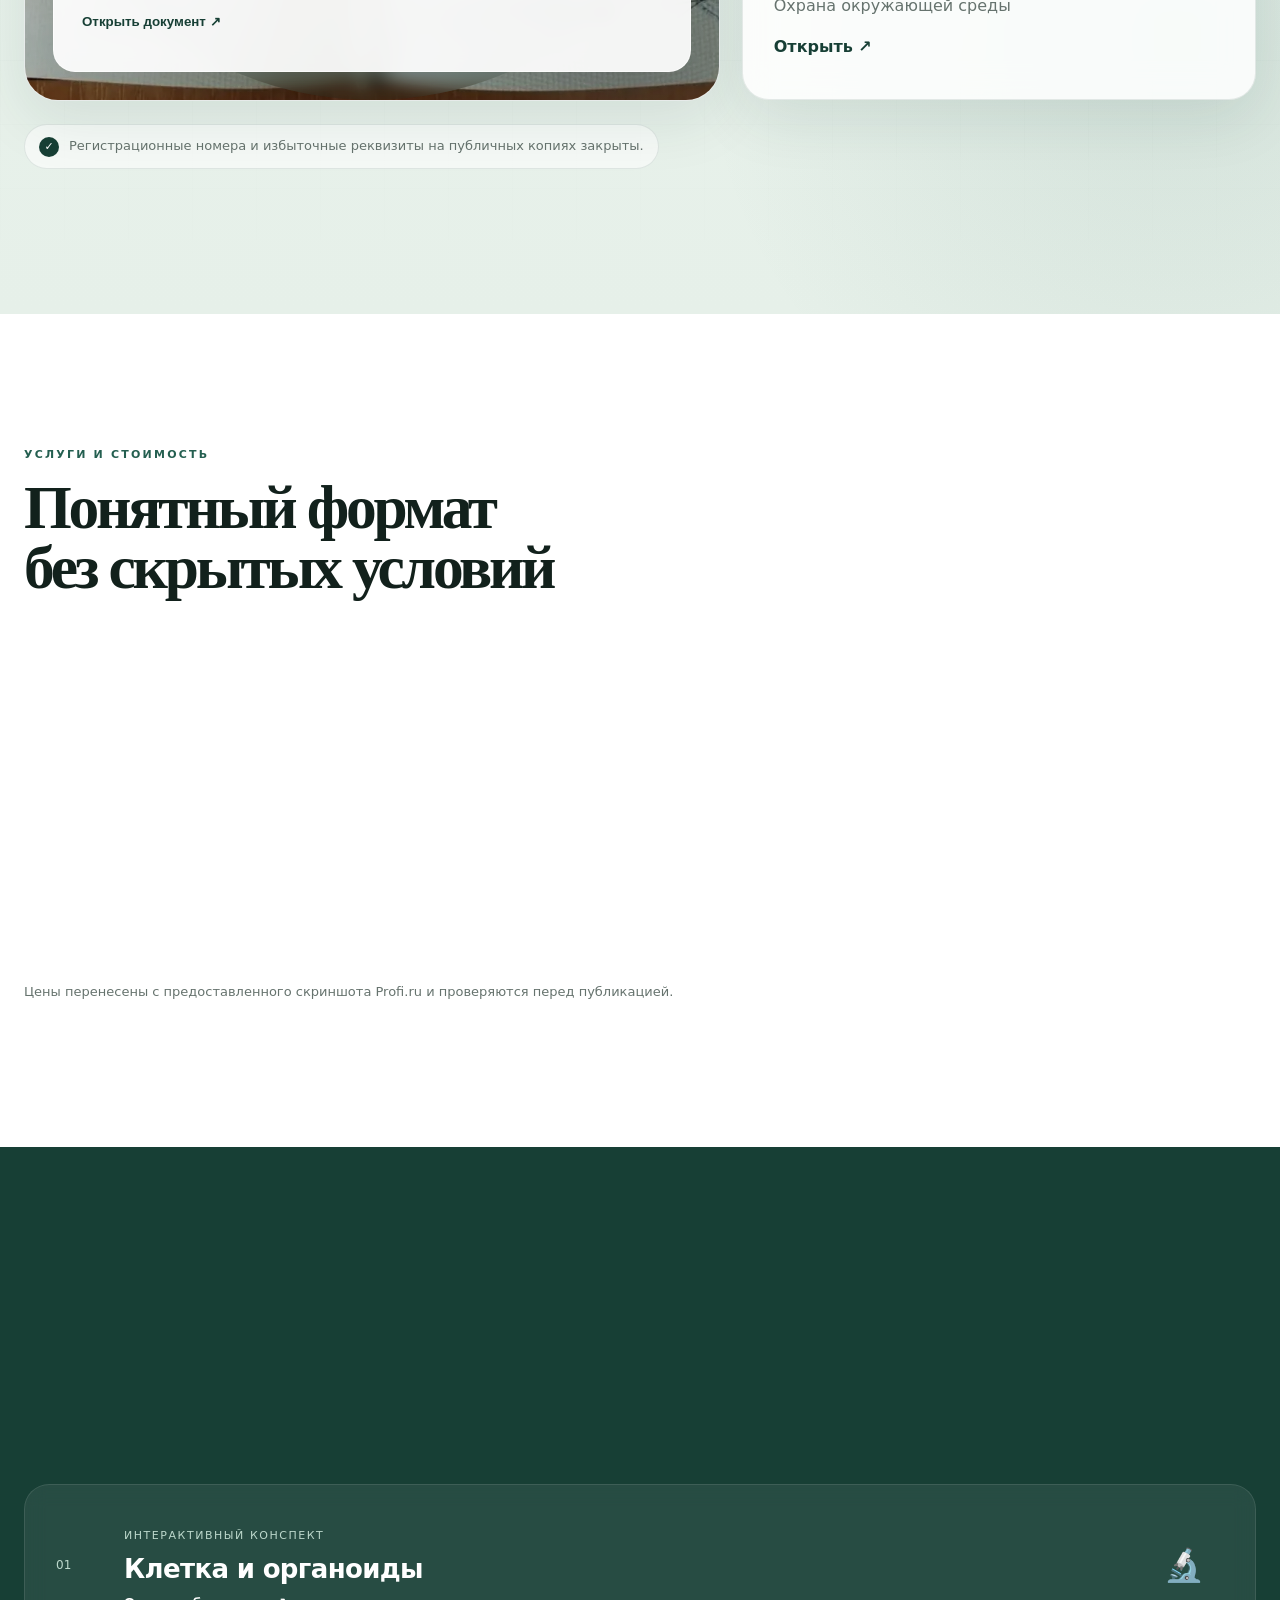
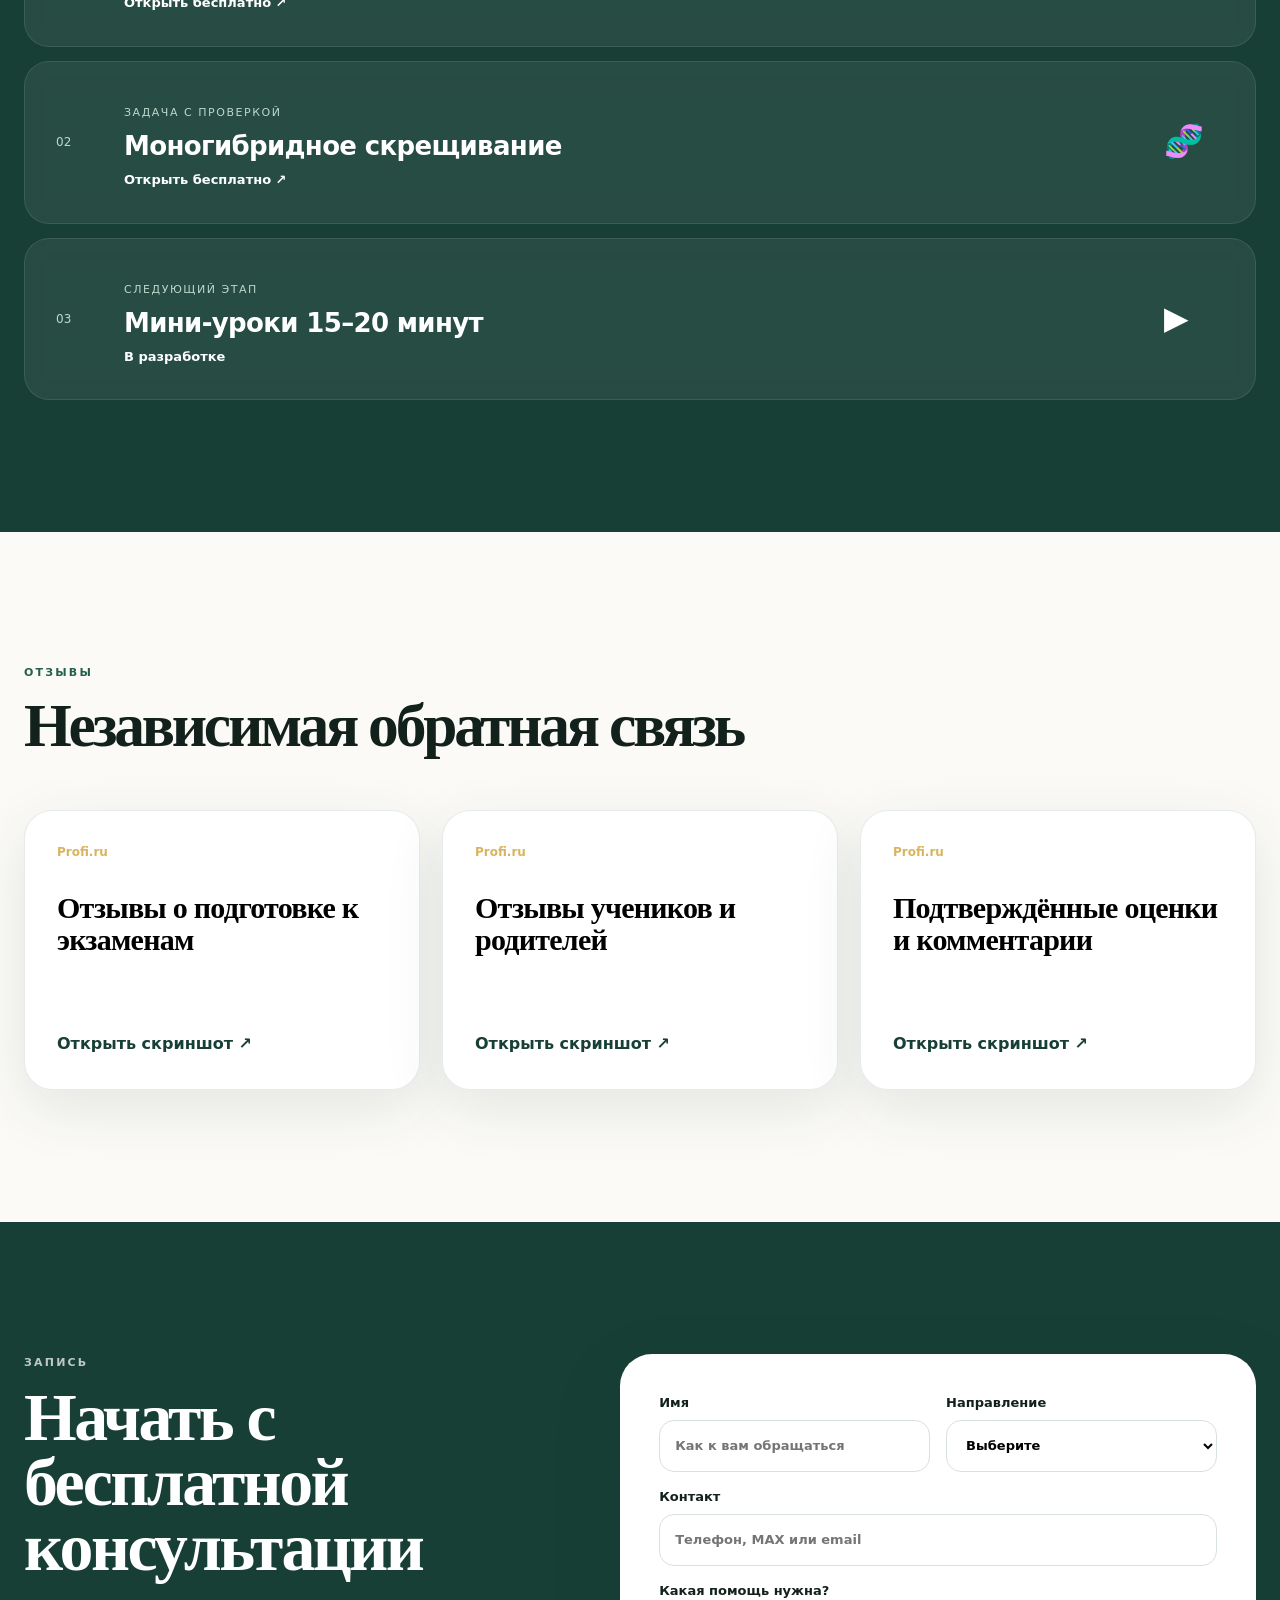
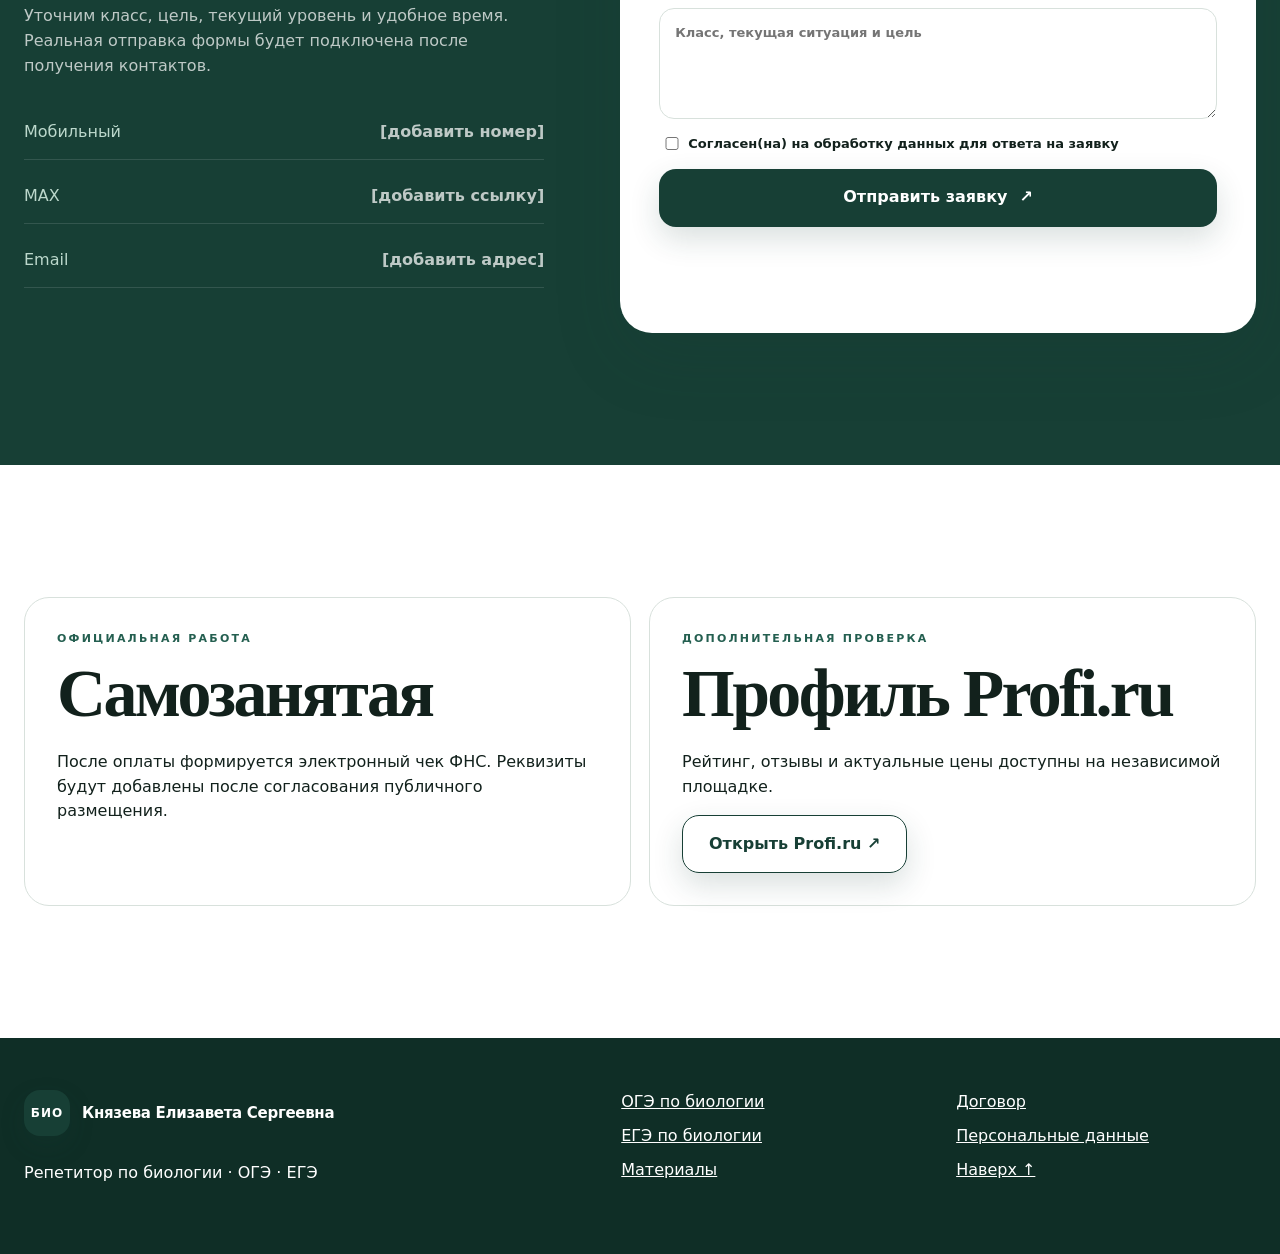
==== commit b83cd074: "Activate premium visual layer on landing page" ====
--- a/index.html
+++ b/index.html
@@ -16,6 +16,7 @@
   <link rel="icon" href="assets/favicon.svg" type="image/svg+xml">
   <link rel="manifest" href="site.webmanifest">
   <link rel="stylesheet" href="styles.css">
+  <link rel="stylesheet" href="premium.css">
   <script type="application/ld+json">
   {
     "@context":"https://schema.org",
--- a/premium.css
+++ b/premium.css
@@ -0,0 +1,213 @@
+/* Premium visual refinement layer — loaded after the base stylesheet. */
+:root{
+  --forest-deep:#0d2c25;
+  --forest-soft:#2f715f;
+  --gold-soft:#ead28f;
+  --surface-glass:rgba(255,255,255,.72);
+  --shadow-soft:0 18px 60px rgba(18,55,46,.10);
+  --shadow-strong:0 34px 100px rgba(10,42,34,.20);
+}
+
+body{
+  text-rendering:optimizeLegibility;
+  -webkit-font-smoothing:antialiased;
+  background:
+    radial-gradient(circle at 12% 0%,rgba(217,180,94,.07),transparent 24rem),
+    var(--paper);
+}
+
+::selection{background:var(--gold-soft);color:var(--forest-deep)}
+
+a,button,input,select,textarea{outline-offset:4px}
+a{color:inherit}
+
+.header{box-shadow:0 8px 30px rgba(13,44,37,.035);transition:background .3s var(--ease),box-shadow .3s var(--ease)}
+.header.scrolled{background:rgba(251,250,247,.94);box-shadow:0 14px 44px rgba(13,44,37,.08)}
+.nav nav a.active:not(.nav-cta),.nav nav a.is-active:not(.nav-cta){color:var(--forest-2)}
+.nav nav a.active:not(.nav-cta)::after,.nav nav a.is-active:not(.nav-cta)::after{right:0}
+
+.hero{
+  min-height:min(820px,92vh);
+  background:
+    radial-gradient(circle at 84% 18%,rgba(217,180,94,.22),transparent 24rem),
+    radial-gradient(circle at 8% 16%,rgba(47,113,95,.10),transparent 28rem),
+    linear-gradient(145deg,#fffdf7 0%,#eef5f0 58%,#e7f0ea 100%);
+}
+.hero::before{
+  content:"";
+  position:absolute;
+  inset:0;
+  opacity:.22;
+  pointer-events:none;
+  background-image:linear-gradient(rgba(23,63,53,.05) 1px,transparent 1px),linear-gradient(90deg,rgba(23,63,53,.05) 1px,transparent 1px);
+  background-size:72px 72px;
+  mask-image:linear-gradient(to bottom,#000,transparent 82%);
+}
+.hero-copy{position:relative;z-index:2}
+.hero-copy h1{max-width:900px;text-wrap:balance;text-shadow:0 1px 0 rgba(255,255,255,.65)}
+.hero-lead{max-width:690px;text-wrap:pretty}
+.trust-tags span{backdrop-filter:blur(12px);box-shadow:0 8px 30px rgba(23,63,53,.045)}
+
+.button,.nav-cta{
+  position:relative;
+  overflow:hidden;
+  isolation:isolate;
+}
+.button::before,.nav-cta::before{
+  content:"";
+  position:absolute;
+  inset:-2px;
+  z-index:-1;
+  opacity:0;
+  background:linear-gradient(115deg,transparent 20%,rgba(255,255,255,.24) 48%,transparent 76%);
+  transform:translateX(-120%);
+  transition:transform .65s var(--ease),opacity .25s;
+}
+.button:hover::before,.nav-cta:hover::before{opacity:1;transform:translateX(120%)}
+.button:focus-visible,.nav-cta:focus-visible,.result-row:focus-visible,.credential-main:focus-visible,.credential-small:focus-visible,.review-card:focus-visible,.score-rail button:focus-visible{outline:3px solid var(--gold);outline-offset:4px}
+.button:active,.nav-cta:active{transform:translateY(1px) scale(.985)}
+
+.hero-stage{filter:drop-shadow(0 36px 60px rgba(13,44,37,.14))}
+.portrait-card{
+  background:
+    radial-gradient(circle at 70% 22%,rgba(234,210,143,.16),transparent 16rem),
+    linear-gradient(145deg,#2b6858,#0b2b23 72%);
+  box-shadow:var(--shadow-strong);
+}
+.portrait-card::before{
+  content:"";
+  position:absolute;
+  inset:auto -14% -28% 18%;
+  height:70%;
+  border-radius:50%;
+  background:radial-gradient(circle,rgba(234,210,143,.18),transparent 68%);
+}
+.portrait-placeholder{padding:32px}
+.portrait-placeholder strong{font-size:18px;letter-spacing:-.02em}
+.portrait-placeholder small{max-width:220px;margin:auto;line-height:1.45}
+.portrait-badge{border:1px solid rgba(255,255,255,.72);backdrop-filter:blur(16px)}
+.score-rail button{border:1px solid rgba(255,255,255,.45);background:linear-gradient(145deg,#f0d990,#d7af55)}
+
+.section{position:relative}
+.section-head h2{text-wrap:balance}
+.section-head>p:last-child{text-wrap:pretty}
+
+.pain-grid article,.price-card,.review-card,.official article,.credential-small,.result-row{
+  box-shadow:0 1px 0 rgba(255,255,255,.45) inset;
+}
+.pain-grid article::after,.price-card::after,.review-card::after{
+  content:"";
+  position:absolute;
+  inset:0;
+  border-radius:inherit;
+  pointer-events:none;
+  box-shadow:inset 0 0 0 1px rgba(255,255,255,.04);
+}
+
+.results-layout{align-items:stretch}
+.result-feature{
+  position:relative;
+  overflow:hidden;
+  box-shadow:var(--shadow-strong);
+  background:
+    radial-gradient(circle at 85% 12%,rgba(234,210,143,.24),transparent 14rem),
+    linear-gradient(155deg,var(--forest-deep),#347761);
+}
+.result-feature::after{
+  content:"83";
+  position:absolute;
+  right:-26px;
+  bottom:-52px;
+  font-size:240px;
+  line-height:1;
+  font-weight:900;
+  letter-spacing:-.09em;
+  color:rgba(255,255,255,.035);
+  pointer-events:none;
+}
+.result-feature>*{position:relative;z-index:1}
+.result-feature button{min-height:44px;padding:8px 0;border-bottom:1px solid rgba(255,255,255,.34)}
+.result-row{position:relative;overflow:hidden;background:linear-gradient(135deg,#fff,var(--paper));box-shadow:var(--shadow-soft)}
+.result-row::before{content:"";position:absolute;inset:0 auto 0 0;width:4px;background:var(--gold);transform:scaleY(0);transition:transform .3s var(--ease)}
+.result-row:hover::before,.result-row:focus-visible::before{transform:scaleY(1)}
+
+.progress-line article{padding-right:18px}
+.progress-line article>span{box-shadow:0 10px 28px rgba(23,63,53,.18),0 0 0 7px rgba(23,63,53,.06)}
+
+.credential-main,.credential-small{box-shadow:var(--shadow-soft)}
+.credential-main::after{content:"";position:absolute;inset:0;background:linear-gradient(to top,rgba(13,44,37,.16),transparent 42%);pointer-events:none}
+.credential-main>div{z-index:2;border:1px solid rgba(255,255,255,.65);box-shadow:0 18px 60px rgba(13,44,37,.16)}
+.credential-small{position:relative;overflow:hidden}
+.credential-small::before{content:"";position:absolute;top:0;left:0;width:100%;height:4px;background:linear-gradient(90deg,var(--gold),var(--forest-soft));transform:scaleX(.18);transform-origin:left;transition:transform .35s var(--ease)}
+.credential-small:hover::before,.credential-small:focus-visible::before{transform:scaleX(1)}
+.credential-small:hover{box-shadow:var(--shadow-strong)}
+
+.price-card{overflow:hidden;box-shadow:var(--shadow-soft)}
+.price-card.featured{box-shadow:var(--shadow-strong);background:radial-gradient(circle at 90% 0%,rgba(234,210,143,.17),transparent 15rem),var(--forest)}
+.price-card a{display:inline-flex;align-items:center;min-height:44px}
+
+.material-card{backdrop-filter:blur(10px)}
+.review-card{position:relative;box-shadow:var(--shadow-soft)}
+.request form{border:1px solid rgba(255,255,255,.6)}
+
+@media (hover:hover){
+  .pain-grid article,.price-card,.review-card,.official article,.credential-small,.result-row,.material-card{transition:transform .35s var(--ease),box-shadow .35s var(--ease),border-color .35s var(--ease),background .35s var(--ease)}
+  .price-card:hover,.official article:hover{transform:translateY(-7px);box-shadow:var(--shadow-strong)}
+  .price-card.featured:hover{transform:translateY(-16px)}
+}
+
+@media(max-width:960px){
+  .hero{min-height:auto}
+  .hero-copy h1{max-width:760px}
+  .price-card.featured:hover{transform:none}
+}
+
+@media(max-width:720px){
+  .header{background:rgba(251,250,247,.94)}
+  .nav{min-height:68px}
+  .brand{max-width:calc(100% - 70px)}
+  .brand>span:last-child{font-size:13px;line-height:1.2}
+  .nav nav{border:1px solid rgba(216,225,220,.8);box-shadow:0 24px 70px rgba(13,44,37,.16)}
+  .nav nav a{padding:12px 10px;border-radius:10px;min-height:44px;display:flex;align-items:center}
+  .nav nav a:hover,.nav nav a.active,.nav nav a.is-active{background:var(--mint)}
+  .hero{padding-top:48px;padding-bottom:56px}
+  .hero::before{background-size:44px 44px}
+  .hero-copy h1{font-size:clamp(44px,13vw,58px);line-height:.96;letter-spacing:-.055em}
+  .hero-lead{font-size:18px;line-height:1.55}
+  .trust-tags{display:grid;grid-template-columns:1fr 1fr}
+  .trust-tags span{border-radius:16px;padding:12px;min-height:58px;display:flex;align-items:center;gap:5px}
+  .actions{align-items:stretch;gap:10px}
+  .actions .button{width:100%}
+  .text-button{text-align:center;padding:12px;min-height:44px}
+  .hero-stage{min-height:440px}
+  .portrait-card{border-radius:30px;inset:0 12px 44px 0}
+  .portrait-badge-top{right:0;top:20px}
+  .portrait-badge-bottom{left:-4px;bottom:92px}
+  .score-rail{left:0;right:0;bottom:0;padding:4px 0 10px;overflow-x:auto;scrollbar-width:none;scroll-snap-type:x proximity}
+  .score-rail::-webkit-scrollbar{display:none}
+  .score-rail button{min-width:78px;touch-action:manipulation;scroll-snap-align:start}
+  .section{padding:80px 0}
+  .section-head{margin-bottom:32px}
+  .results-layout{gap:14px}
+  .result-feature{min-height:390px;padding:26px}
+  .result-feature>strong{font-size:112px}
+  .result-row{padding:19px 17px;min-height:72px;grid-template-columns:56px 1fr 84px 20px}
+  .credential-main{border-radius:24px;min-height:470px}
+  .credential-main>div{left:14px;right:14px;bottom:14px;padding:20px}
+  .credential-small{min-height:168px}
+  .price-card,.review-card,.official article{padding:25px}
+}
+
+@media(max-width:420px){
+  .hero-copy h1{font-size:clamp(40px,12.5vw,52px)}
+  .trust-tags{grid-template-columns:1fr}
+  .trust-tags span{min-height:auto}
+  .portrait-badge{max-width:150px}
+  .score-rail button{font-size:12px}
+  .result-row{grid-template-columns:48px 1fr 72px 18px;gap:10px}
+  .result-row strong{font-size:19px}
+}
+
+@media(prefers-reduced-motion:reduce){
+  .button::before,.nav-cta::before{display:none}
+}
